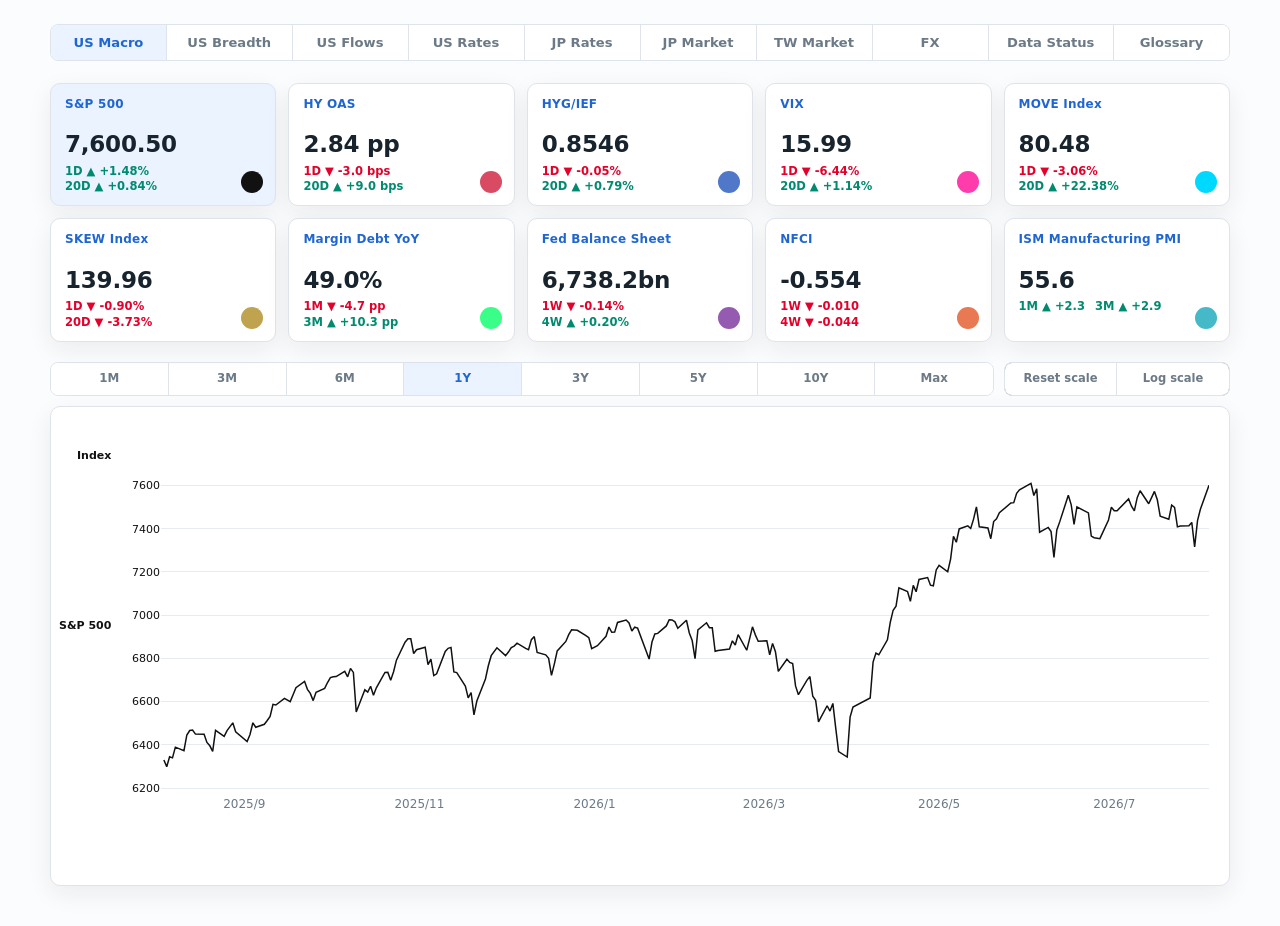
==== index.html @ 1f51a0b5 "Improve mobile chart performance and navigation" ====
<!DOCTYPE html>
<html lang="en">
  <head>
    <meta charset="UTF-8" />
    <meta name="viewport" content="width=device-width, initial-scale=1.0, viewport-fit=cover" />
    <meta name="robots" content="noindex, nofollow, noarchive, nosnippet" />
    <meta name="googlebot" content="noindex, nofollow, noarchive, nosnippet" />
    <meta name="theme-color" content="#f7f8fb" media="(prefers-color-scheme: light)" />
    <meta name="theme-color" content="#000000" media="(prefers-color-scheme: dark)" />
    <meta name="apple-mobile-web-app-capable" content="yes" />
    <meta name="apple-mobile-web-app-title" content="Markets" />
    <meta name="apple-mobile-web-app-status-bar-style" content="default" />
    <title>Market Indicators Dashboard</title>
    <link rel="manifest" href="manifest.json" />
    <link rel="apple-touch-icon" href="icons/apple-touch-icon.png?v=2" />
    <link rel="stylesheet" href="style.css?v=indicator-expansion-v61" />
    <link rel="stylesheet" href="ui-template.css?v=ui-template-v23" />
    <script src="https://cdn.plot.ly/plotly-2.35.2.min.js" defer></script>
    <script src="app.js?v=indicator-expansion-v108" defer></script>
  </head>
  <body>
    <main class="dashboard-shell">
      <nav class="tab-bar" aria-label="Dashboard sections">
        <button class="tab-button active" type="button" data-tab="macro"><span class="tab-button-label multi-line">US Macro</span></button>
        <button class="tab-button" type="button" data-tab="breadth"><span class="tab-button-label multi-line">US Breadth</span></button>
        <button class="tab-button" type="button" data-tab="flows"><span class="tab-button-label multi-line">US Flows</span></button>
        <button class="tab-button" type="button" data-tab="us-rates"><span class="tab-button-label multi-line">US Rates</span></button>
        <button class="tab-button" type="button" data-tab="jp-rates"><span class="tab-button-label multi-line">JP Rates</span></button>
        <button class="tab-button" type="button" data-tab="japan"><span class="tab-button-label multi-line">JP Market</span></button>
        <button class="tab-button" type="button" data-tab="taiwan"><span class="tab-button-label multi-line">TW Market</span></button>
        <button class="tab-button" type="button" data-tab="fx"><span class="tab-button-label">FX</span></button>
        <button class="tab-button" type="button" data-tab="data-status"><span class="tab-button-label multi-line">Data Status</span></button>
        <button class="tab-button" type="button" data-tab="glossary"><span class="tab-button-label">Glossary</span></button>
      </nav>

      <section class="tab-panel active" data-tab-panel="macro">
        <section class="dashboard-section" aria-labelledby="chart-title">
          <div class="panel-header">
            <div>
              <p class="eyebrow">US Macro</p>
              <h2 id="chart-title">Loading indicators</h2>
            </div>
          </div>
          <div class="mobile-swipe-track" data-mobile-track="macro">
            <section class="mobile-pane cards-pane active" data-mobile-pane="cards" aria-label="US Macro indicator cards">
              <section
                class="metric-grid indicator-grid"
                id="indicator-grid"
                aria-label="Market indicator cards"
              >
                <p class="loading-message">Loading CSV data...</p>
              </section>
            </section>
            <section class="mobile-pane chart-pane" data-mobile-pane="charts" aria-label="US Macro charts">
              <div class="chart-toolbar">
                <div class="range-selector" aria-label="Date range selector">
                  <button class="range-button" type="button" data-range="1M">1M</button>
                  <button class="range-button" type="button" data-range="3M">3M</button>
                  <button class="range-button" type="button" data-range="6M">6M</button>
                  <button class="range-button" type="button" data-range="1Y">1Y</button>
                  <button class="range-button" type="button" data-range="3Y">3Y</button>
                  <button class="range-button" type="button" data-range="5Y">5Y</button>
                  <button class="range-button" type="button" data-range="10Y">10Y</button>
                  <button class="range-button" type="button" data-range="Max">Max</button>
                </div>
                <div class="chart-actions">
                  <label class="toggle-pill">
                    <input type="checkbox" id="macro-log-scale" />
                    Log scale
                  </label>
                </div>
              </div>
              <div class="selection-notice" id="selection-notice" hidden>
                <span id="selection-notice-text"></span>
                <button class="notice-close" id="selection-notice-close" type="button" aria-label="Dismiss notice">x</button>
              </div>
              <div id="indicator-chart" aria-label="Interactive market indicator chart"></div>
            </section>
          </div>
          <div class="mobile-view-switch" aria-label="US Macro mobile view">
            <button class="mobile-view-button active" type="button" data-mobile-view-button="macro" data-mobile-view="cards" aria-pressed="true">
              Cards
            </button>
            <button class="mobile-view-button" type="button" data-mobile-view-button="macro" data-mobile-view="charts" aria-pressed="false">
              Charts
            </button>
          </div>
        </section>
      </section>

      <section class="tab-panel" data-tab-panel="fx">
      <section class="dashboard-section fx-section" aria-label="FX">
        <div class="panel-header">
          <div>
            <p class="eyebrow">FX</p>
          </div>
          <span id="fx-updated">Loading FX data</span>
        </div>
        <div class="mobile-swipe-track" data-mobile-track="fx">
          <section class="mobile-pane cards-pane active" data-mobile-pane="cards" aria-label="FX indicator cards">
            <div class="metric-grid fx-card-grid">
              <article class="metric-card fx-card active" data-fx-card="USDJPY" data-glossary-id="DEXJPUS" tabindex="0">
                <span class="indicator-label">USD/JPY</span>
                <strong id="fx-usdjpy-value">--</strong>
                <div id="fx-usdjpy-change"></div>
                <div class="color-control" data-fx-color-control="USDJPY"></div>
              </article>
              <article class="metric-card fx-card" data-fx-card="US_Japan_2Y_Spread" data-glossary-id="US_JAPAN_2Y_SPREAD" tabindex="0">
                <span class="indicator-label">US-JP 2Y Spread</span>
                <strong id="fx-spread-value">--</strong>
                <div id="fx-spread-change"></div>
                <div class="color-control" data-fx-color-control="US_Japan_2Y_Spread"></div>
              </article>
              <article class="metric-card fx-card" data-fx-card="BROAD_US_DOLLAR_INDEX" data-glossary-id="DTWEXBGS" tabindex="0">
                <span class="indicator-label">Broad U.S. Dollar Index</span>
                <strong id="fx-broad-dollar-value">--</strong>
                <div id="fx-broad-dollar-change"></div>
                <div class="color-control" data-fx-color-control="BROAD_US_DOLLAR_INDEX"></div>
              </article>
              <article class="metric-card fx-card" data-fx-card="CFTC_JPY_SPECULATIVE_NET_POSITIONS" data-glossary-id="CFTC_JPY_SPECULATIVE_NET_POSITIONS" tabindex="0">
                <span class="indicator-label">CFTC JPY Speculative Net Positions</span>
                <strong id="fx-cftc-jpy-value">--</strong>
                <div id="fx-cftc-jpy-change"></div>
                <div class="color-control" data-fx-color-control="CFTC_JPY_SPECULATIVE_NET_POSITIONS"></div>
              </article>
            </div>
          </section>
          <section class="mobile-pane chart-pane" data-mobile-pane="charts" aria-label="FX charts">
            <div class="fx-controls">
              <div class="range-selector" aria-label="FX date range selector">
                <button class="range-button" type="button" data-fx-range="1M">1M</button>
                <button class="range-button" type="button" data-fx-range="3M">3M</button>
                <button class="range-button" type="button" data-fx-range="6M">6M</button>
                <button class="range-button active" type="button" data-fx-range="1Y">1Y</button>
                <button class="range-button" type="button" data-fx-range="3Y">3Y</button>
                <button class="range-button" type="button" data-fx-range="5Y">5Y</button>
                <button class="range-button" type="button" data-fx-range="10Y">10Y</button>
                <button class="range-button" type="button" data-fx-range="Max">Max</button>
              </div>
              <div class="chart-actions">
                <label class="toggle-pill">
                  <input type="checkbox" id="fx-log-scale" />
                  Log scale
                </label>
              </div>
            </div>
            <div class="selection-notice" id="fx-selection-notice" role="status" hidden>
              <span id="fx-selection-notice-text"></span>
              <button class="notice-close" id="fx-selection-notice-close" type="button" aria-label="Dismiss notice">x</button>
            </div>
            <div id="fx-chart" aria-label="Interactive FX chart"></div>
          </section>
        </div>
        <div class="mobile-view-switch" aria-label="FX mobile view">
          <button class="mobile-view-button active" type="button" data-mobile-view-button="fx" data-mobile-view="cards" aria-pressed="true">
            Cards
          </button>
          <button class="mobile-view-button" type="button" data-mobile-view-button="fx" data-mobile-view="charts" aria-pressed="false">
            Charts
          </button>
        </div>
      </section>
      </section>

      <section class="tab-panel" data-tab-panel="breadth">
        <section class="dashboard-section" aria-labelledby="breadth-chart-title">
          <div class="panel-header">
            <div>
              <p class="eyebrow">US Breadth</p>
              <h2 id="breadth-chart-title">Loading indicators</h2>
            </div>
          </div>
          <div class="mobile-swipe-track" data-mobile-track="breadth">
            <section class="mobile-pane cards-pane active" data-mobile-pane="cards" aria-label="US Breadth indicator cards">
              <section class="metric-grid indicator-grid" id="breadth-indicator-grid" aria-label="US Breadth indicator cards">
                <p class="loading-message">Loading CSV data...</p>
              </section>
            </section>
            <section class="mobile-pane chart-pane" data-mobile-pane="charts" aria-label="US Breadth charts">
              <div class="chart-toolbar">
                <div class="range-selector" aria-label="US Breadth date range selector">
                  <button class="range-button" type="button" data-comparison-range="breadth" data-range="1M">1M</button>
                  <button class="range-button" type="button" data-comparison-range="breadth" data-range="3M">3M</button>
                  <button class="range-button" type="button" data-comparison-range="breadth" data-range="6M">6M</button>
                  <button class="range-button" type="button" data-comparison-range="breadth" data-range="1Y">1Y</button>
                  <button class="range-button" type="button" data-comparison-range="breadth" data-range="3Y">3Y</button>
                  <button class="range-button" type="button" data-comparison-range="breadth" data-range="5Y">5Y</button>
                  <button class="range-button" type="button" data-comparison-range="breadth" data-range="10Y">10Y</button>
                  <button class="range-button" type="button" data-comparison-range="breadth" data-range="Max">Max</button>
                </div>
                <div class="chart-actions">
                  <label class="toggle-pill">
                    <input type="checkbox" id="breadth-log-scale" />
                    Log scale
                  </label>
                  <label class="toggle-pill">
                    <input type="checkbox" id="breadth-normalized" />
                    Normalized
                  </label>
                </div>
              </div>
              <div class="selection-notice" id="breadth-selection-notice" hidden>
                <span id="breadth-selection-notice-text"></span>
                <button class="notice-close" id="breadth-selection-notice-close" type="button" aria-label="Dismiss notice">x</button>
              </div>
              <div class="comparison-chart" id="breadth-chart" aria-label="Interactive breadth chart"></div>
            </section>
          </div>
          <div class="mobile-view-switch" aria-label="US Breadth mobile view">
            <button class="mobile-view-button active" type="button" data-mobile-view-button="breadth" data-mobile-view="cards" aria-pressed="true">
              Cards
            </button>
            <button class="mobile-view-button" type="button" data-mobile-view-button="breadth" data-mobile-view="charts" aria-pressed="false">
              Charts
            </button>
          </div>
        </section>
      </section>

      <section class="tab-panel" data-tab-panel="flows">
        <section class="dashboard-section" aria-labelledby="flows-chart-title">
          <div class="panel-header">
            <div>
              <p class="eyebrow">US Flows</p>
              <h2 id="flows-chart-title">Loading indicators</h2>
            </div>
          </div>
          <div class="mobile-swipe-track" data-mobile-track="flows">
            <section class="mobile-pane cards-pane active" data-mobile-pane="cards" aria-label="US Flows indicator cards">
              <section class="metric-grid indicator-grid" id="flows-indicator-grid" aria-label="US Flows indicator cards">
                <p class="loading-message">Loading CSV data...</p>
              </section>
            </section>
            <section class="mobile-pane chart-pane" data-mobile-pane="charts" aria-label="US Flows charts">
              <div class="chart-toolbar">
                <div class="range-selector" aria-label="US Flows date range selector">
                  <button class="range-button" type="button" data-comparison-range="flows" data-range="1M">1M</button>
                  <button class="range-button" type="button" data-comparison-range="flows" data-range="3M">3M</button>
                  <button class="range-button" type="button" data-comparison-range="flows" data-range="6M">6M</button>
                  <button class="range-button" type="button" data-comparison-range="flows" data-range="1Y">1Y</button>
                  <button class="range-button" type="button" data-comparison-range="flows" data-range="3Y">3Y</button>
                  <button class="range-button" type="button" data-comparison-range="flows" data-range="5Y">5Y</button>
                  <button class="range-button" type="button" data-comparison-range="flows" data-range="10Y">10Y</button>
                  <button class="range-button" type="button" data-comparison-range="flows" data-range="Max">Max</button>
                </div>
                <div class="chart-actions">
                  <label class="toggle-pill">
                    <input type="checkbox" id="flows-log-scale" />
                    Log scale
                  </label>
                  <label class="toggle-pill">
                    <input type="checkbox" id="flows-normalized" />
                    Normalized
                  </label>
                </div>
              </div>
              <div class="selection-notice" id="flows-selection-notice" hidden>
                <span id="flows-selection-notice-text"></span>
                <button class="notice-close" id="flows-selection-notice-close" type="button" aria-label="Dismiss notice">x</button>
              </div>
              <div class="comparison-chart" id="flows-chart" aria-label="Interactive flows chart"></div>
            </section>
          </div>
          <div class="mobile-view-switch" aria-label="US Flows mobile view">
            <button class="mobile-view-button active" type="button" data-mobile-view-button="flows" data-mobile-view="cards" aria-pressed="true">Cards</button>
            <button class="mobile-view-button" type="button" data-mobile-view-button="flows" data-mobile-view="charts" aria-pressed="false">Charts</button>
          </div>
        </section>
      </section>

      <section class="tab-panel" data-tab-panel="us-rates">
        <section class="dashboard-section" aria-labelledby="us-rates-chart-title">
          <div class="panel-header">
            <div>
              <p class="eyebrow">US Rates</p>
              <h2 id="us-rates-chart-title">Loading indicators</h2>
            </div>
          </div>
          <div class="mobile-swipe-track" data-mobile-track="us-rates">
            <section class="mobile-pane cards-pane active" data-mobile-pane="cards" aria-label="US Rates indicator cards">
              <section class="metric-grid indicator-grid" id="us-rates-indicator-grid" aria-label="US Rates indicator cards">
                <p class="loading-message">Loading CSV data...</p>
              </section>
            </section>
            <section class="mobile-pane chart-pane" data-mobile-pane="charts" aria-label="US Rates charts">
              <div class="chart-toolbar">
                <div class="range-selector" aria-label="US Rates date range selector">
                  <button class="range-button" type="button" data-comparison-range="us-rates" data-range="1M">1M</button>
                  <button class="range-button" type="button" data-comparison-range="us-rates" data-range="3M">3M</button>
                  <button class="range-button" type="button" data-comparison-range="us-rates" data-range="6M">6M</button>
                  <button class="range-button" type="button" data-comparison-range="us-rates" data-range="1Y">1Y</button>
                  <button class="range-button" type="button" data-comparison-range="us-rates" data-range="3Y">3Y</button>
                  <button class="range-button" type="button" data-comparison-range="us-rates" data-range="5Y">5Y</button>
                  <button class="range-button" type="button" data-comparison-range="us-rates" data-range="10Y">10Y</button>
                  <button class="range-button" type="button" data-comparison-range="us-rates" data-range="Max">Max</button>
                </div>
                <div class="chart-actions">
                  <label class="toggle-pill">
                    <input type="checkbox" id="us-rates-log-scale" />
                    Log scale
                  </label>
                </div>
              </div>
              <div class="selection-notice" id="us-rates-selection-notice" hidden>
                <span id="us-rates-selection-notice-text"></span>
                <button class="notice-close" id="us-rates-selection-notice-close" type="button" aria-label="Dismiss notice">x</button>
              </div>
              <div class="comparison-chart" id="us-rates-chart" aria-label="Interactive US Rates chart"></div>
            </section>
          </div>
          <div class="mobile-view-switch" aria-label="US Rates mobile view">
            <button class="mobile-view-button active" type="button" data-mobile-view-button="us-rates" data-mobile-view="cards" aria-pressed="true">Cards</button>
            <button class="mobile-view-button" type="button" data-mobile-view-button="us-rates" data-mobile-view="charts" aria-pressed="false">Charts</button>
          </div>
        </section>
      </section>

      <section class="tab-panel" data-tab-panel="jp-rates">
        <section class="dashboard-section" aria-labelledby="jp-rates-chart-title">
          <div class="panel-header">
            <div>
              <p class="eyebrow">JP Rates</p>
              <h2 id="jp-rates-chart-title">Loading indicators</h2>
            </div>
          </div>
          <div class="mobile-swipe-track" data-mobile-track="jp-rates">
            <section class="mobile-pane cards-pane active" data-mobile-pane="cards" aria-label="JP Rates indicator cards">
              <section class="metric-grid indicator-grid" id="jp-rates-indicator-grid" aria-label="JP Rates indicator cards">
                <p class="loading-message">Loading CSV data...</p>
              </section>
            </section>
            <section class="mobile-pane chart-pane" data-mobile-pane="charts" aria-label="JP Rates charts">
              <div class="chart-toolbar">
                <div class="range-selector" aria-label="JP Rates date range selector">
                  <button class="range-button" type="button" data-comparison-range="jp-rates" data-range="1M">1M</button>
                  <button class="range-button" type="button" data-comparison-range="jp-rates" data-range="3M">3M</button>
                  <button class="range-button" type="button" data-comparison-range="jp-rates" data-range="6M">6M</button>
                  <button class="range-button" type="button" data-comparison-range="jp-rates" data-range="1Y">1Y</button>
                  <button class="range-button" type="button" data-comparison-range="jp-rates" data-range="3Y">3Y</button>
                  <button class="range-button" type="button" data-comparison-range="jp-rates" data-range="5Y">5Y</button>
                  <button class="range-button" type="button" data-comparison-range="jp-rates" data-range="10Y">10Y</button>
                  <button class="range-button" type="button" data-comparison-range="jp-rates" data-range="Max">Max</button>
                </div>
                <div class="chart-actions">
                  <label class="toggle-pill">
                    <input type="checkbox" id="jp-rates-log-scale" />
                    Log scale
                  </label>
                </div>
              </div>
              <div class="selection-notice" id="jp-rates-selection-notice" hidden>
                <span id="jp-rates-selection-notice-text"></span>
                <button class="notice-close" id="jp-rates-selection-notice-close" type="button" aria-label="Dismiss notice">x</button>
              </div>
              <div class="comparison-chart" id="jp-rates-chart" aria-label="Interactive JP Rates chart"></div>
            </section>
          </div>
          <div class="mobile-view-switch" aria-label="JP Rates mobile view">
            <button class="mobile-view-button active" type="button" data-mobile-view-button="jp-rates" data-mobile-view="cards" aria-pressed="true">Cards</button>
            <button class="mobile-view-button" type="button" data-mobile-view-button="jp-rates" data-mobile-view="charts" aria-pressed="false">Charts</button>
          </div>
        </section>
      </section>

      <section class="tab-panel" data-tab-panel="japan">
        <section class="dashboard-section" aria-labelledby="japan-chart-title">
          <div class="panel-header">
            <div>
              <p class="eyebrow">JP Market</p>
              <h2 id="japan-chart-title">Loading indicators</h2>
            </div>
          </div>
          <div class="mobile-swipe-track" data-mobile-track="japan">
            <section class="mobile-pane cards-pane active" data-mobile-pane="cards" aria-label="JP Market indicator cards">
              <section class="metric-grid indicator-grid" id="japan-indicator-grid" aria-label="JP Market indicator cards">
                <p class="loading-message">Loading CSV data...</p>
              </section>
            </section>
            <section class="mobile-pane chart-pane" data-mobile-pane="charts" aria-label="JP Market charts">
              <div class="chart-toolbar">
                <div class="range-selector" aria-label="JP Market date range selector">
                  <button class="range-button" type="button" data-comparison-range="japan" data-range="1M">1M</button>
                  <button class="range-button" type="button" data-comparison-range="japan" data-range="3M">3M</button>
                  <button class="range-button" type="button" data-comparison-range="japan" data-range="6M">6M</button>
                  <button class="range-button" type="button" data-comparison-range="japan" data-range="1Y">1Y</button>
                  <button class="range-button" type="button" data-comparison-range="japan" data-range="3Y">3Y</button>
                  <button class="range-button" type="button" data-comparison-range="japan" data-range="5Y">5Y</button>
                  <button class="range-button" type="button" data-comparison-range="japan" data-range="10Y">10Y</button>
                  <button class="range-button" type="button" data-comparison-range="japan" data-range="Max">Max</button>
                </div>
                <div class="chart-actions">
                  <label class="toggle-pill">
                    <input type="checkbox" id="japan-log-scale" />
                    Log scale
                  </label>
                </div>
              </div>
              <div class="selection-notice" id="japan-selection-notice" hidden>
                <span id="japan-selection-notice-text"></span>
                <button class="notice-close" id="japan-selection-notice-close" type="button" aria-label="Dismiss notice">x</button>
              </div>
              <div class="comparison-chart" id="japan-chart" aria-label="Interactive JP Market chart"></div>
            </section>
          </div>
          <div class="mobile-view-switch" aria-label="JP Market mobile view">
            <button class="mobile-view-button active" type="button" data-mobile-view-button="japan" data-mobile-view="cards" aria-pressed="true">Cards</button>
            <button class="mobile-view-button" type="button" data-mobile-view-button="japan" data-mobile-view="charts" aria-pressed="false">Charts</button>
          </div>
        </section>
      </section>

      <section class="tab-panel" data-tab-panel="taiwan">
        <section class="dashboard-section" aria-labelledby="taiwan-chart-title">
          <div class="panel-header">
            <div>
              <p class="eyebrow">TW Market</p>
              <h2 id="taiwan-chart-title">Loading indicators</h2>
            </div>
          </div>
          <div class="mobile-swipe-track" data-mobile-track="taiwan">
            <section class="mobile-pane cards-pane active" data-mobile-pane="cards" aria-label="TW Market indicator cards">
              <section class="metric-grid indicator-grid" id="taiwan-indicator-grid" aria-label="TW Market indicator cards">
                <p class="loading-message">Loading CSV data...</p>
              </section>
            </section>
            <section class="mobile-pane chart-pane" data-mobile-pane="charts" aria-label="TW Market charts">
              <div class="chart-toolbar">
                <div class="range-selector" aria-label="TW Market date range selector">
                  <button class="range-button" type="button" data-comparison-range="taiwan" data-range="1M">1M</button>
                  <button class="range-button" type="button" data-comparison-range="taiwan" data-range="3M">3M</button>
                  <button class="range-button" type="button" data-comparison-range="taiwan" data-range="6M">6M</button>
                  <button class="range-button" type="button" data-comparison-range="taiwan" data-range="1Y">1Y</button>
                  <button class="range-button" type="button" data-comparison-range="taiwan" data-range="3Y">3Y</button>
                  <button class="range-button" type="button" data-comparison-range="taiwan" data-range="5Y">5Y</button>
                  <button class="range-button" type="button" data-comparison-range="taiwan" data-range="10Y">10Y</button>
                  <button class="range-button" type="button" data-comparison-range="taiwan" data-range="Max">Max</button>
                </div>
                <div class="chart-actions">
                  <label class="toggle-pill">
                    <input type="checkbox" id="taiwan-log-scale" />
                    Log scale
                  </label>
                </div>
              </div>
              <div class="selection-notice" id="taiwan-selection-notice" hidden>
                <span id="taiwan-selection-notice-text"></span>
                <button class="notice-close" id="taiwan-selection-notice-close" type="button" aria-label="Dismiss notice">x</button>
              </div>
              <div class="comparison-chart" id="taiwan-chart" aria-label="Interactive TW Market chart"></div>
            </section>
          </div>
          <div class="mobile-view-switch" aria-label="TW Market mobile view">
            <button class="mobile-view-button active" type="button" data-mobile-view-button="taiwan" data-mobile-view="cards" aria-pressed="true">Cards</button>
            <button class="mobile-view-button" type="button" data-mobile-view-button="taiwan" data-mobile-view="charts" aria-pressed="false">Charts</button>
          </div>
        </section>
      </section>

      <section class="tab-panel" data-tab-panel="data-status">
        <section class="dashboard-section data-status-section" aria-labelledby="data-status-title">
          <div class="panel-header">
            <div>
              <h2 id="data-status-title">Data Status</h2>
              <p class="date-convention">
                Observation dates follow each source's market or release date. Refresh times use JST.
              </p>
            </div>
            <span id="data-status-updated">Loading metadata</span>
          </div>

          <div class="data-status-table-wrap" aria-label="Data source status table">
            <table class="data-status-table">
              <colgroup>
                <col class="status-col-indicator" />
                <col class="status-col-state" />
              </colgroup>
              <thead>
                <tr>
                  <th scope="col">Indicator</th>
                  <th scope="col">Status</th>
                </tr>
              </thead>
              <tbody id="data-status-body">
                <tr>
                  <td colspan="2">Loading data status...</td>
                </tr>
              </tbody>
            </table>
          </div>
          <div class="terms-note" aria-label="Data source terms note">
            <strong>Terms note:</strong>
            This personal dashboard uses publicly accessible data sources. This product uses the FRED® API but is not endorsed or certified by the Federal Reserve Bank of St. Louis. Some series may remain subject to provider terms, third-party data rights, or redistribution limits, including ICE-linked FRED and MOVE series, Google Finance data, ISM PMI content, Cboe data, Nikkei index data, New York Fed term premium data, and BIS statistics. Keep source attribution visible and review provider terms before commercial use or broad redistribution.
          </div>
        </section>
      </section>

      <section class="tab-panel" data-tab-panel="glossary">
        <section class="dashboard-section data-status-section glossary-section" aria-labelledby="glossary-title">
          <div class="panel-header">
            <div>
              <div class="glossary-title-row">
                <h2 id="glossary-title">Glossary</h2>
                <div class="glossary-language-controls glossary-global-language" id="glossary-language-controls" role="group" aria-label="Glossary language">
                  <button class="glossary-language-button" type="button" data-glossary-global-language="en" aria-pressed="false">English</button>
                  <button class="glossary-language-button" type="button" data-glossary-global-language="ja" aria-pressed="false">日本語</button>
                  <button class="glossary-language-button active" type="button" data-glossary-global-language="zh" aria-pressed="true">中文</button>
                </div>
              </div>
            </div>
            <div class="glossary-header-tools">
              <label class="visually-hidden" for="glossary-search">Search glossary</label>
              <input
                class="glossary-search-input"
                id="glossary-search"
                type="search"
                placeholder="Search"
                autocomplete="off"
              />
            </div>
          </div>

          <div class="data-status-table-wrap" aria-label="Indicator glossary table">
            <table class="data-status-table glossary-table">
              <colgroup>
                <col class="glossary-col-indicator" />
                <col class="glossary-col-full-name" />
                <col class="glossary-col-description" />
              </colgroup>
              <thead>
                <tr>
                  <th scope="col">Indicator</th>
                  <th scope="col">Full Name</th>
                  <th scope="col">Description</th>
                </tr>
              </thead>
              <tbody id="glossary-body">
                <tr>
                  <td colspan="3">Loading glossary...</td>
                </tr>
              </tbody>
            </table>
          </div>
        </section>
      </section>
    </main>
    <!-- Cloudflare Web Analytics -->
    <script
      type="module"
      src="https://static.cloudflareinsights.com/beacon.min.js"
      data-cf-beacon='{"token":"4b100f408fb44de18b459af2b49b87ac"}'
    ></script>
    <!-- End Cloudflare Web Analytics -->
  </body>
</html>
---- style.css ----
:root {
  color-scheme: light dark;
  --bg: #f7f8fb;
  --surface: #ffffff;
  --surface-soft: #f8fafc;
  --surface-raised: #ffffff;
  --ink: #111827;
  --text: #111827;
  --inverse-ink: #ffffff;
  --muted: #64748b;
  --line: #e5e7eb;
  --green: #059669;
  --red: #dc2626;
  --blue: #2563eb;
  --blue-strong: #1d4ed8;
  --blue-soft: #eff6ff;
  --teal: #0f766e;
  --gold: #b45309;
  --danger-soft: #fef2f2;
  --success-soft: #ecfdf5;
  --warning-soft: #fffbeb;
  --neutral-soft: #f1f5f9;
  --chart-grid: #e5e7eb;
  --chart-guide: #94a3b8;
  --chart-zero: #d1d5db;
  --modebar-bg: rgba(255, 255, 255, 0.96);
  --modebar-icon: #94a3b8;
  --modebar-icon-active: #64748b;
  --shadow: 0 14px 34px rgba(15, 23, 42, 0.06);
}

* {
  box-sizing: border-box;
}

html {
  -webkit-text-size-adjust: 100%;
  text-size-adjust: 100%;
}

.visually-hidden {
  position: absolute;
  width: 1px;
  height: 1px;
  padding: 0;
  margin: -1px;
  overflow: hidden;
  clip: rect(0, 0, 0, 0);
  white-space: nowrap;
  border: 0;
}

body {
  margin: 0;
  min-height: 100vh;
  min-height: 100dvh;
  padding:
    env(safe-area-inset-top)
    env(safe-area-inset-right)
    env(safe-area-inset-bottom)
    env(safe-area-inset-left);
  background: var(--bg);
  color: var(--ink);
  font-family:
    Inter, ui-sans-serif, system-ui, -apple-system, BlinkMacSystemFont, "Segoe UI",
    sans-serif;
}

.dashboard-shell {
  width: min(1120px, calc(100% - 32px));
  margin: 0 auto;
  padding: 32px 0 calc(32px + env(safe-area-inset-bottom));
}

.page-header,
.panel-header {
  display: flex;
  align-items: center;
  justify-content: space-between;
  gap: 16px;
}

.page-header {
  margin-bottom: 22px;
}

.panel-header.compact {
  margin-bottom: 14px;
}

.date-convention {
  max-width: 560px;
  margin: 6px 0 0;
  color: var(--muted);
  font-size: 0.76rem;
  line-height: 1.45;
}

.tab-panel:not([data-tab-panel="data-status"]):not([data-tab-panel="glossary"])
  .panel-header {
  display: none;
}

.eyebrow {
  margin: 0 0 6px;
  color: var(--blue);
  font-size: 0.72rem;
  font-weight: 800;
  letter-spacing: 0.08em;
  text-transform: uppercase;
}

h1,
h2 {
  margin: 0;
  line-height: 1.05;
}

h1 {
  font-size: clamp(2rem, 4.4vw, 3.5rem);
  letter-spacing: 0;
}

h2 {
  font-size: 1.25rem;
}

.status-pill {
  flex: 0 0 auto;
  margin: 0;
  border: 1px solid var(--line);
  border-radius: 999px;
  padding: 8px 12px;
  background: var(--surface);
  color: var(--muted);
  font-size: 0.9rem;
  font-weight: 700;
}

.tab-bar {
  display: flex;
  gap: 4px;
  margin-bottom: 16px;
  border-bottom: 1px solid var(--line);
}

.tab-button {
  border: 1px solid transparent;
  border-bottom: 2px solid transparent;
  border-radius: 0;
  padding: 11px 18px;
  background: transparent;
  color: var(--muted);
  cursor: pointer;
  font: inherit;
  font-weight: 900;
}

.tab-button:hover,
.tab-button:focus-visible {
  color: var(--blue);
  outline: 3px solid rgba(37, 99, 235, 0.16);
  outline-offset: 2px;
}

.tab-button.active {
  border-bottom-color: var(--blue);
  background: transparent;
  color: var(--blue);
  box-shadow: none;
}

.tab-panel {
  display: none;
}

.tab-panel.active {
  display: block;
}

.mobile-swipe-track {
  display: contents;
}

.mobile-pane {
  display: contents;
}

.swipe-label,
.swipe-hint,
.mobile-view-switch {
  display: none;
}

.metric-grid {
  display: grid;
  grid-template-columns: repeat(2, minmax(0, 1fr));
  gap: 10px;
  margin: 14px 0;
}

.dashboard-section {
  border: 1px solid var(--line);
  border-radius: 8px;
  background: var(--surface);
  box-shadow: var(--shadow);
  padding: 18px;
  overflow: hidden;
}

.metric-card {
  display: flex;
  position: relative;
  flex-direction: column;
  min-height: 110px;
  border: 1px solid var(--line);
  border-radius: 8px;
  padding: 14px 50px 14px 14px;
  background: var(--surface);
  box-shadow: none;
  transition:
    background 160ms ease,
    border-color 160ms ease,
    box-shadow 160ms ease,
    transform 160ms ease;
}

@media (min-width: 761px) {
  .indicator-grid,
  .fx-card-grid {
    grid-template-columns: repeat(5, minmax(0, 1fr));
  }

  .metric-grid {
    gap: 7px;
    margin: 10px 0 16px;
  }

  .metric-card {
    min-height: 82px;
    padding: 9px 42px 9px 9px;
  }

  .metric-card strong {
    margin: 5px 0 2px;
    font-size: clamp(1.05rem, 1.45vw, 1.38rem);
  }

}

.secondary-button {
  border: 1px solid var(--line);
  border-radius: 999px;
  padding: 8px 12px;
  background: var(--surface);
  color: var(--muted);
  cursor: pointer;
  font: inherit;
  font-size: 0.88rem;
  font-weight: 800;
}

.secondary-button:hover:not(:disabled),
.secondary-button:focus-visible {
  border-color: rgba(37, 99, 235, 0.46);
  background: var(--blue-soft);
  color: var(--blue);
}

.secondary-button:disabled {
  cursor: not-allowed;
  opacity: 0.52;
}

.selection-notice {
  display: flex;
  align-items: center;
  justify-content: space-between;
  gap: 12px;
  margin: 12px 0 0;
  border: 1px solid rgba(220, 38, 38, 0.22);
  border-radius: 8px;
  padding: 10px 12px;
  background: var(--danger-soft);
  color: var(--red);
  font-weight: 800;
}

.selection-notice[hidden] {
  display: none;
}

.notice-close {
  display: inline-grid;
  flex: 0 0 auto;
  place-items: center;
  width: 26px;
  height: 26px;
  border: 0;
  border-radius: 999px;
  background: rgba(220, 38, 38, 0.08);
  color: var(--red);
  cursor: pointer;
  font: inherit;
  font-size: 0.86rem;
  font-weight: 900;
}

.notice-close:hover,
.notice-close:focus-visible {
  background: rgba(220, 38, 38, 0.16);
  outline: 3px solid rgba(220, 38, 38, 0.16);
  outline-offset: 2px;
}

.copy-toast {
  position: fixed;
  left: 50%;
  bottom: calc(22px + env(safe-area-inset-bottom));
  z-index: 50;
  border: 1px solid rgba(15, 23, 42, 0.08);
  border-radius: 999px;
  padding: 10px 16px;
  background: rgba(17, 24, 39, 0.92);
  color: #ffffff !important;
  -webkit-text-fill-color: #ffffff;
  box-shadow: 0 16px 36px rgba(15, 23, 42, 0.2);
  font-size: 0.88rem;
  font-weight: 900;
  opacity: 0;
  pointer-events: none;
  transform: translate(-50%, 10px);
  transition:
    opacity 160ms ease,
    transform 160ms ease;
}

.copy-toast.actionable {
  cursor: pointer;
  pointer-events: auto;
}

.copy-toast.show {
  opacity: 1;
  transform: translate(-50%, 0);
}

.indicator-card,
.fx-card,
.tab-button,
.mobile-view-button {
  cursor: pointer;
  -webkit-touch-callout: none;
  -webkit-user-select: none;
  user-select: none;
}

button,
label,
input,
.range-selector,
.chart-toolbar,
.chart-actions,
.color-control,
.js-plotly-plot,
.js-plotly-plot * {
  -webkit-touch-callout: none;
  -webkit-user-select: none;
  user-select: none;
}

.glossary-description,
.glossary-description * {
  -webkit-touch-callout: default;
  -webkit-user-select: text;
  user-select: text;
}

.indicator-card,
.fx-card {
  text-align: left;
  color: inherit;
  font: inherit;
}

.indicator-card:hover,
.indicator-card:focus-visible,
.indicator-card.active,
.fx-card:hover,
.fx-card:focus-visible,
.fx-card.active {
  border-color: rgba(37, 99, 235, 0.52);
  box-shadow: 0 10px 24px rgba(37, 99, 235, 0.10);
}

.indicator-card.active,
.fx-card.active {
  background: var(--blue-soft);
  box-shadow:
    inset 0 0 0 1px rgba(37, 99, 235, 0.34),
    0 10px 24px rgba(37, 99, 235, 0.12);
}

.indicator-card.long-press-target,
.fx-card.long-press-target {
  animation: glossary-target-pulse 1.4s ease-out;
}

@keyframes glossary-target-pulse {
  0%,
  45% {
    outline: 3px solid rgba(37, 99, 235, 0.34);
    outline-offset: 2px;
  }
  100% {
    outline: 3px solid transparent;
    outline-offset: 2px;
  }
}

.indicator-card.unavailable {
  cursor: not-allowed;
  opacity: 0.62;
}

.indicator-card:hover,
.indicator-card:focus-visible,
.fx-card:hover,
.fx-card:focus-visible {
  transform: translateY(-2px);
}

.indicator-card:focus-visible,
.fx-card:focus-visible,
.range-button:focus-visible,
.secondary-button:focus-visible,
.toggle-pill:focus-within {
  outline: 3px solid rgba(37, 99, 235, 0.18);
  outline-offset: 3px;
}

.indicator-label,
.fx-card > .indicator-label {
  display: block;
  min-width: 0;
  min-height: 2.4em;
  color: var(--muted);
  font-size: 0.86rem;
  font-weight: 800;
  line-height: 1.2;
  overflow-wrap: anywhere;
  display: -webkit-box;
  -webkit-box-orient: vertical;
  -webkit-line-clamp: 2;
  overflow: hidden;
}

.indicator-title-row {
  display: flex;
  flex-direction: column;
  align-items: flex-start;
  gap: 1px;
  width: 100%;
  max-width: 100%;
  min-height: 2.06rem;
}

.indicator-title-row .indicator-label {
  min-width: 0;
  min-height: 0;
}

.indicator-label-detail {
  min-width: 0;
  color: var(--muted);
  font-size: 0.86rem;
  font-weight: 800;
  line-height: 1.2;
  text-align: left;
  overflow-wrap: anywhere;
}

@media (min-width: 761px) {
  .indicator-label,
  .fx-card > .indicator-label,
  .indicator-label-detail {
    min-width: 0;
    font-size: 0.78rem;
    line-height: 1.18;
    overflow-wrap: anywhere;
    text-wrap: balance;
  }

  .indicator-label,
  .fx-card > .indicator-label {
    min-height: 2.36em;
  }

  .indicator-title-row {
    min-height: 1.84rem;
  }

}

.metric-card strong {
  display: block;
  margin: 8px 0 4px;
  font-size: clamp(1.45rem, 2.6vw, 2rem);
  line-height: 1.05;
}

.indicator-change {
  display: flex;
  flex-wrap: wrap;
  column-gap: 10px;
  row-gap: 1px;
  margin: 0 0 5px;
  color: var(--text);
  font-size: 0.82rem;
  font-weight: 800;
  letter-spacing: 0;
  line-height: 1.3;
}

.change-period {
  white-space: nowrap;
}

.change-value {
  margin-left: 4px;
}

.policy-change {
  display: grid;
  justify-items: start;
  row-gap: 1px;
  white-space: normal;
}

.policy-change .change-value {
  margin-left: 0;
  white-space: nowrap;
}

.change-period b {
  font-weight: 900;
}

.change-period.up {
  color: var(--green);
}

.change-period.down {
  color: var(--red);
}

.change-period.flat {
  color: var(--muted);
}

@media (min-width: 761px) {
  .indicator-change {
    margin-bottom: 3px;
    font-size: 0.7rem;
  }
}

.color-control {
  display: inline-flex;
  position: absolute;
  right: 14px;
  bottom: 14px;
  align-items: center;
  justify-content: flex-end;
  margin: 0;
  color: var(--muted);
}

.color-picker {
  position: relative;
  display: inline-flex;
}

.current-color {
  width: 26px;
  height: 26px;
  border: 2px solid var(--surface);
  border-radius: 999px;
  background: var(--swatch-color);
  box-shadow:
    0 0 0 1px rgba(100, 116, 139, 0.28),
    0 4px 10px rgba(15, 23, 42, 0.10);
  cursor: pointer;
  padding: 0;
}

@media (min-width: 761px) {
  .color-control {
    right: 9px;
    bottom: 9px;
  }

  .current-color {
    width: 24px;
    height: 24px;
  }
}

.current-color:hover,
.current-color:focus-visible {
  box-shadow:
    0 0 0 2px rgba(37, 99, 235, 0.38),
    0 4px 12px rgba(37, 99, 235, 0.16);
  outline: 0;
}

.color-panel {
  position: absolute;
  right: 0;
  bottom: calc(100% + 8px);
  z-index: 20;
  border: 1px solid var(--line);
  border-radius: 8px;
  padding: 10px;
  background: var(--surface);
  box-shadow: 0 18px 36px rgba(15, 23, 42, 0.16);
}

.color-panel[hidden] {
  display: none;
}

.color-swatch-grid {
  display: grid;
  grid-template-columns: repeat(5, 18px);
  gap: 4px;
}

.color-swatch {
  width: 18px;
  height: 18px;
  border: 2px solid var(--surface);
  border-radius: 999px;
  background: var(--swatch-color);
  box-shadow: 0 0 0 1px rgba(100, 116, 139, 0.28);
  cursor: pointer;
  padding: 0;
}

.color-swatch:hover,
.color-swatch:focus-visible {
  box-shadow:
    0 0 0 1px rgba(37, 99, 235, 0.36),
    0 0 0 4px rgba(37, 99, 235, 0.12);
  outline: 0;
}

.color-swatch.active {
  box-shadow:
    0 0 0 2px var(--blue),
    0 0 0 5px rgba(37, 99, 235, 0.12);
}

.indicator-date,
.fx-card > small {
  display: block;
  color: var(--muted);
  font-size: 0.8rem;
  font-weight: 800;
}

.panel-header {
  margin-bottom: 8px;
}

.panel-header span {
  color: var(--muted);
  font-size: 0.88rem;
  font-weight: 700;
}

.range-selector {
  display: flex;
  flex: 1 1 0;
  flex-wrap: wrap;
  gap: 8px;
  min-width: 0;
  margin: 0;
}

.chart-toolbar {
  display: flex;
  align-items: center;
  justify-content: space-between;
  gap: 12px;
  flex-wrap: nowrap;
  margin: 14px 0 4px;
}

.chart-actions {
  display: flex;
  flex: 0 0 auto;
  align-items: center;
  gap: 8px;
  margin-left: auto;
}

.toggle-pill {
  display: inline-flex;
  align-items: center;
  gap: 7px;
  border: 1px solid var(--line);
  border-radius: 999px;
  padding: 8px 12px;
  background: var(--surface);
  color: var(--muted);
  cursor: pointer;
  font-size: 0.88rem;
  font-weight: 900;
}

.toggle-pill input {
  width: 17px;
  height: 17px;
  accent-color: var(--blue);
}

.range-button {
  min-width: 54px;
  border: 1px solid var(--line);
  border-radius: 999px;
  padding: 8px 12px;
  background: var(--surface);
  color: var(--muted);
  cursor: pointer;
  font: inherit;
  font-size: 0.88rem;
  font-weight: 800;
}

.range-button:hover,
.range-button.active {
  border-color: rgba(37, 99, 235, 0.46);
  background: var(--blue-soft);
  color: var(--blue);
}

.loading-message,
.error-message {
  grid-column: 1 / -1;
  margin: 0;
  border: 1px dashed var(--line);
  border-radius: 8px;
  padding: 18px;
  background: var(--surface);
  color: var(--muted);
  font-weight: 700;
}

.error-message {
  color: var(--red);
}

#indicator-chart,
#fx-chart,
.comparison-chart {
  width: 100%;
  height: 430px;
  margin-top: 8px;
}

.fx-controls {
  display: flex;
  align-items: center;
  justify-content: flex-start;
  gap: 12px;
  flex-wrap: wrap;
}

.js-plotly-plot .plotly .modebar {
  right: auto !important;
  left: 50% !important;
  top: 8px;
  transform: translateX(-50%);
  background: transparent;
}

.js-plotly-plot .plotly .modebar-group {
  display: flex !important;
  align-items: center;
  gap: 6px !important;
  float: none !important;
  margin-left: 0;
  padding: 0 !important;
  background: transparent !important;
}

.js-plotly-plot .plotly .modebar-group:empty {
  display: none;
}

.js-plotly-plot .plotly .modebar-btn {
  display: inline-flex !important;
  align-items: center;
  justify-content: center;
  flex: 0 0 auto;
  width: 88px !important;
  min-width: 88px;
  height: 24px !important;
  border: 1px solid rgba(226, 232, 240, 0.86);
  border-radius: 6px;
  padding: 0 10px !important;
  opacity: 1;
  background: var(--modebar-bg) !important;
  color: var(--modebar-icon-active) !important;
  font-family: inherit;
  font-size: 10px;
  font-weight: 800;
  line-height: 1;
  text-align: center;
  white-space: nowrap;
  box-shadow: 0 4px 14px rgba(15, 23, 42, 0.03);
}

.js-plotly-plot .plotly .modebar-btn svg {
  display: none;
}

.js-plotly-plot .plotly .modebar-btn::before,
.js-plotly-plot .plotly .modebar-btn::after {
  display: none !important;
  content: none !important;
}

.js-plotly-plot .plotly .modebar-button-label {
  display: block;
  color: var(--modebar-icon-active);
  font-size: 10px;
  font-weight: 800;
  line-height: 1;
  text-align: center;
  white-space: nowrap;
}

.js-plotly-plot .plotly .modebar-toggle-control {
  display: inline-flex;
  position: relative;
  align-items: center;
  justify-content: center;
  flex: 0 0 auto;
  width: 88px;
  min-width: 88px;
  height: 24px;
  margin: 0;
  border: 1px solid rgba(226, 232, 240, 0.86);
  border-radius: 6px;
  padding: 0 10px;
  background: var(--modebar-bg);
  color: var(--modebar-icon-active);
  cursor: pointer;
  font-size: 10px;
  font-weight: 800;
  line-height: 1;
  text-align: center;
  white-space: nowrap;
  box-shadow: 0 4px 14px rgba(15, 23, 42, 0.03);
}

.js-plotly-plot .plotly .modebar-toggle-control input {
  position: absolute;
  width: 1px;
  height: 1px;
  opacity: 0;
  pointer-events: none;
}

.js-plotly-plot .plotly .modebar-toggle-control::before,
.js-plotly-plot .plotly .modebar-toggle-control::after {
  display: none !important;
  content: none !important;
}

.js-plotly-plot .plotly .modebar-toggle-control:has(input:checked) {
  border-color: rgba(37, 99, 235, 0.52);
  background: var(--blue-soft);
  color: var(--blue-strong);
}

.js-plotly-plot .plotly .modebar-toggle-control:has(input:disabled) {
  opacity: 0.45;
  cursor: not-allowed;
}

.js-plotly-plot .plotly .modebar-btn:hover,
.js-plotly-plot .plotly .modebar-btn.active {
  opacity: 1;
}

.js-plotly-plot .plotly .modebar-btn:hover path,
.js-plotly-plot .plotly .modebar-btn.active path {
  fill: var(--modebar-icon-active) !important;
}

.data-status-table-wrap {
  width: 100%;
  margin-top: 16px;
  overflow-x: auto;
  border: 1px solid var(--line);
  border-radius: 8px;
  background: var(--surface);
}

.data-status-table {
  width: 100%;
  min-width: 520px;
  table-layout: fixed;
  border-collapse: collapse;
  font-size: 0.86rem;
}

.status-col-indicator {
  width: 75%;
}

.status-col-state {
  width: 25%;
}

.glossary-col-indicator {
  width: 20%;
}

.glossary-col-full-name {
  width: 28%;
}

.glossary-col-description {
  width: 52%;
}

.data-status-table th,
.data-status-table td {
  border-bottom: 1px solid var(--line);
  padding: 12px;
  text-align: left;
  vertical-align: top;
}

.data-status-table th {
  position: sticky;
  top: 0;
  z-index: 1;
  background: var(--surface-soft);
  color: var(--muted);
  font-size: 0.74rem;
  font-weight: 900;
  letter-spacing: 0.04em;
  text-transform: uppercase;
  white-space: nowrap;
}

.data-status-table tbody tr:last-child td {
  border-bottom: 0;
}

.indicator-source-links {
  display: grid;
  gap: 5px;
}

.indicator-source-link {
  color: var(--blue);
  text-decoration: none;
}

.indicator-source-link:not(:first-child) {
  color: var(--muted);
  font-size: 0.76rem;
  font-weight: 700;
}

.indicator-source-link:hover,
.indicator-source-link:focus-visible {
  text-decoration: underline;
}

.status-source-note {
  margin: 5px 0 0;
  color: var(--muted);
  font-size: 0.74rem;
  font-weight: 750;
  line-height: 1.35;
}

.status-name-short,
.status-mobile-meta {
  display: none;
}

.tab-panel[data-tab-panel="data-status"] .data-status-table-wrap {
  overflow: visible;
  border: 0;
  background: transparent;
}

.tab-panel[data-tab-panel="data-status"] .data-status-table {
  display: block;
  min-width: 0;
}

.tab-panel[data-tab-panel="data-status"] .data-status-table colgroup,
.tab-panel[data-tab-panel="data-status"] .data-status-table thead {
  display: none;
}

.tab-panel[data-tab-panel="data-status"] .data-status-table tbody {
  display: grid;
  gap: 8px;
}

.tab-panel[data-tab-panel="data-status"] .data-status-table tr {
  display: block;
  border: 1px solid var(--line);
  border-radius: 8px;
  background: var(--surface);
}

.tab-panel[data-tab-panel="data-status"] .data-status-table td {
  display: block;
  border: 0;
  padding: 14px;
}

.data-status-table tr[data-status-row] {
  cursor: pointer;
  -webkit-touch-callout: none;
  -webkit-user-select: none;
  user-select: none;
}

.data-status-table tr[data-status-row]:hover {
  background: var(--surface-soft);
}

.data-status-table tr[data-status-row]:focus-visible {
  outline: 3px solid rgba(37, 99, 235, 0.18);
  outline-offset: -3px;
}

.status-card-head,
.status-card-actions {
  display: flex;
  align-items: flex-start;
}

.status-card-head {
  justify-content: space-between;
  gap: 14px;
}

.status-card-summary {
  min-width: 0;
}

.status-card-actions {
  flex: 0 0 auto;
  align-items: center;
  gap: 10px;
}

.status-dashboard-date {
  display: block;
  margin-top: 7px;
  color: var(--muted);
  font-size: 0.8rem;
  font-weight: 400;
}

.status-dashboard-date strong,
.status-expanded-grid strong {
  color: var(--ink);
  font-weight: 400;
}

.status-expanded-content {
  margin-top: 13px;
  padding-top: 12px;
  border-top: 1px solid var(--line);
  cursor: default;
  -webkit-touch-callout: text;
  -webkit-user-select: text;
  user-select: text;
}

.status-expanded-grid {
  display: grid;
  grid-template-columns: 1fr;
  gap: 6px;
  color: var(--muted);
  font-size: 0.8rem;
  font-weight: 400;
  line-height: 1.4;
}

.status-expanded-grid span {
  display: grid;
  grid-template-columns: 132px minmax(0, 1fr);
  gap: 10px;
  min-width: 0;
}

.status-expanded-content .status-detail-line:last-child {
  margin-top: 11px;
  padding-top: 10px;
  border-top: 1px solid var(--line);
}

.status-row-expanded .glossary-expand-button {
  transform: rotate(180deg);
  border-color: rgba(37, 99, 235, 0.55);
  background: var(--blue-soft);
  color: var(--blue);
}

.glossary-name-short {
  color: var(--ink);
}

.glossary-title-row {
  display: flex;
  align-items: center;
  flex-wrap: wrap;
  gap: 12px;
}

.glossary-title-row h2 {
  margin: 0;
}

.glossary-header-tools {
  display: flex;
  align-items: center;
  justify-content: flex-end;
  gap: 12px;
  flex-wrap: wrap;
}

.glossary-search-input {
  width: min(220px, 100%);
  border: 1px solid var(--line);
  border-radius: 999px;
  padding: 9px 13px;
  background: var(--surface);
  color: var(--ink);
  font: inherit;
  font-size: 0.84rem;
  font-weight: 800;
  outline: 0;
}

.glossary-search-input::placeholder {
  color: var(--muted);
}

.glossary-search-input:focus {
  border-color: rgba(37, 99, 235, 0.5);
  box-shadow: 0 0 0 4px rgba(37, 99, 235, 0.1);
}

.glossary-card-head {
  display: flex;
  align-items: flex-start;
  justify-content: space-between;
  gap: 12px;
}

.glossary-section .data-status-table-wrap {
  overflow: visible;
  border: 0;
  background: transparent;
}

.glossary-table {
  display: block;
  min-width: 0;
}

.glossary-table colgroup,
.glossary-table thead {
  display: none;
}

.glossary-table tbody {
  display: grid;
  gap: 8px;
}

.glossary-table tr {
  display: block;
  border: 1px solid var(--line);
  border-radius: 8px;
  background: var(--surface);
}

.glossary-table td {
  display: none;
  border: 0;
}

.glossary-table td:first-child {
  display: block;
  padding: 14px;
}

.glossary-table td:nth-child(2) {
  display: none;
}

.glossary-table td:nth-child(3) {
  display: block;
  padding: 0 14px 14px;
}

.glossary-table tr[data-glossary-row] {
  cursor: pointer;
  scroll-margin-top: 12px;
  -webkit-touch-callout: none;
  -webkit-user-select: none;
  user-select: none;
}

.glossary-table tr[data-glossary-row]:hover {
  background: var(--surface-soft);
}

.glossary-table tr[data-glossary-row]:focus-visible {
  outline: 3px solid rgba(37, 99, 235, 0.18);
  outline-offset: -3px;
}

.glossary-expand-button {
  display: inline-flex;
  flex: 0 0 auto;
  align-items: center;
  justify-content: center;
  width: 30px;
  height: 30px;
  border: 1px solid var(--line);
  border-radius: 999px;
  background: var(--surface);
  color: var(--muted);
  font: inherit;
  font-size: 0.9rem;
  font-weight: 900;
  cursor: pointer;
  transition: transform 160ms ease, border-color 160ms ease, color 160ms ease, background 160ms ease;
}

.glossary-expand-button:hover,
.glossary-expand-button:focus-visible {
  border-color: rgba(37, 99, 235, 0.42);
  color: var(--blue);
  outline: 0;
}

.glossary-row-expanded .glossary-expand-button {
  transform: rotate(180deg);
  border-color: rgba(37, 99, 235, 0.55);
  background: var(--blue-soft);
  color: var(--blue);
}

.glossary-table tr:not(.glossary-row-expanded) .glossary-description-cell {
  display: none;
}

.glossary-table .glossary-mobile-meta {
  display: flex;
  align-items: center;
  justify-content: space-between;
  gap: 10px;
  margin-top: 9px;
  color: var(--muted);
  font-size: 0.78rem;
}

.glossary-table .glossary-mobile-meta > span:first-child {
  white-space: normal;
}

.glossary-language-controls {
  display: flex;
  flex-wrap: wrap;
  gap: 7px;
  margin-bottom: 12px;
}

.glossary-global-language {
  margin-bottom: 0;
}

.glossary-language-button {
  border: 1px solid var(--line);
  border-radius: 999px;
  padding: 7px 11px;
  background: var(--surface);
  color: var(--muted);
  font: inherit;
  font-size: 0.78rem;
  font-weight: 900;
  cursor: pointer;
}

.glossary-language-button:hover,
.glossary-language-button:focus-visible {
  border-color: rgba(37, 99, 235, 0.42);
  color: var(--blue);
  outline: 0;
}

.glossary-language-button.active {
  border-color: rgba(37, 99, 235, 0.55);
  background: var(--blue-soft);
  color: var(--blue);
  box-shadow: inset 0 0 0 1px rgba(37, 99, 235, 0.18);
}

.glossary-description {
  display: grid;
  gap: 10px;
  color: var(--text);
  font-size: 0.88rem;
  font-weight: 650;
  line-height: 1.65;
  cursor: text;
  -webkit-touch-callout: default;
  -webkit-user-select: text;
  user-select: text;
}

.glossary-description * {
  -webkit-user-select: text;
  user-select: text;
}

.glossary-description p {
  margin: 0;
  text-align: justify;
  text-align-last: left;
  overflow-wrap: break-word;
  hyphens: auto;
}

.glossary-description:lang(zh) p,
.glossary-description:lang(ja) p {
  text-justify: inter-character;
}

.glossary-description:lang(en) p {
  text-justify: inter-word;
}

.glossary-inline-link {
  display: inline;
  border: 0;
  border-radius: 0;
  padding: 0;
  background: transparent;
  color: var(--blue);
  font: inherit;
  font-weight: 900;
  text-decoration: underline;
  text-decoration-thickness: 1px;
  text-underline-offset: 3px;
  cursor: pointer;
}

.glossary-inline-link:hover,
.glossary-inline-link:focus-visible {
  color: var(--blue-strong);
  outline: 0;
  text-decoration-thickness: 2px;
}

.data-status-badge {
  display: inline-flex;
  align-items: center;
  border-radius: 999px;
  padding: 6px 10px;
  font-size: 0.78rem;
  font-weight: 400;
  white-space: nowrap;
}

.data-status-badge.up-to-date {
  background: var(--success-soft);
  color: var(--green);
}

.data-status-badge.source-lag {
  background: var(--blue-soft);
  color: var(--blue);
}

.data-status-badge.update-not-run {
  background: var(--warning-soft);
  color: var(--gold);
}

.data-status-badge.failed {
  background: var(--danger-soft);
  color: var(--red);
}

.formula-text {
  margin: 7px 0 0;
  color: var(--muted);
  font-size: 0.78rem;
  font-weight: 400;
  line-height: 1.4;
}

.formula-text strong {
  font-weight: 400;
}

.status-details {
  margin-top: 8px;
  color: var(--muted);
  font-size: 0.78rem;
  font-weight: 800;
}

.status-details summary {
  width: fit-content;
  cursor: pointer;
}

.status-details summary:hover,
.status-details summary:focus-visible {
  color: var(--blue);
  outline: 0;
}

.status-details-content {
  margin-top: 7px;
}

.status-detail-line {
  margin: 5px 0 0;
  color: var(--muted);
  font-size: 0.78rem;
  font-weight: 400;
  line-height: 1.45;
}

.status-detail-line strong {
  color: var(--ink);
  font-weight: 400;
}

.status-detail-line a {
  color: var(--blue);
  text-decoration: none;
}

.status-detail-line a:hover,
.status-detail-line a:focus-visible {
  text-decoration: underline;
}

.terms-note {
  margin: 14px 0 0;
  border-top: 1px solid var(--line);
  padding-top: 12px;
  color: var(--muted);
  font-size: 0.76rem;
  font-weight: 700;
  line-height: 1.55;
}

.terms-note strong {
  color: var(--ink);
  font-weight: 900;
}

.error-details {
  margin-top: 8px;
  color: var(--red);
  font-size: 0.78rem;
  font-weight: 800;
}

.error-details summary {
  cursor: pointer;
}

.error-details p {
  margin: 6px 0 0;
  color: var(--red);
  font-weight: 700;
  overflow-wrap: anywhere;
}

@media (max-width: 760px), (max-width: 900px) and (orientation: landscape) {
  .dashboard-shell {
    width: min(100% - 24px, 560px);
    padding: 20px 0 calc(20px + env(safe-area-inset-bottom));
  }

  .page-header,
  .panel-header {
    align-items: flex-start;
    flex-direction: column;
  }

  .indicator-grid {
    grid-template-columns: 1fr;
  }

  .fx-card-grid {
    grid-template-columns: 1fr;
  }

  .data-status-table-wrap {
    margin: 14px 0 0;
    overflow: visible;
    border: 0;
    background: transparent;
  }

  .data-status-table {
    display: block;
    min-width: 0;
    font-size: 0.88rem;
  }

  .data-status-table colgroup,
  .data-status-table thead {
    display: none;
  }

  .data-status-table tbody {
    display: grid;
    gap: 8px;
  }

  .data-status-table tr {
    display: block;
    border: 1px solid var(--line);
    border-radius: 8px;
    background: var(--surface);
  }

  .data-status-table td {
    display: none;
    border: 0;
  }

  .data-status-table td:first-child {
    display: block;
    padding: 14px;
  }

  .glossary-table td:first-child {
    padding-bottom: 8px;
  }

  .glossary-table td:nth-child(3) {
    display: block;
    padding: 0 14px 14px;
  }

  .glossary-table td:nth-child(2) {
    display: none;
  }

  .status-name-full {
    display: none;
  }

  .status-name-short {
    display: inline;
    color: var(--ink);
    font-size: 1rem;
  }

  .status-mobile-meta {
    display: flex;
    align-items: center;
    justify-content: space-between;
    gap: 10px;
    margin-top: 9px;
    color: var(--muted);
    font-size: 0.78rem;
  }

  .status-card-head {
    gap: 10px;
  }

  .status-card-actions {
    gap: 7px;
  }

  .status-expanded-grid {
    grid-template-columns: 1fr;
    gap: 4px;
  }

  .status-expanded-grid span {
    grid-template-columns: 122px minmax(0, 1fr);
    gap: 8px;
  }

  .glossary-mobile-meta > span:first-child {
    white-space: normal;
  }

  .glossary-language-controls {
    margin-top: 4px;
  }

  .glossary-description {
    font-size: 0.84rem;
    line-height: 1.6;
  }

  .indicator-source-link:not(:first-child) {
    display: none;
  }

  .glossary-header-tools {
    width: 100%;
    justify-content: flex-start;
  }

  .glossary-search-input {
    flex: 1 1 100%;
    width: 100%;
    min-width: 0;
  }

  .tab-bar {
    overflow-x: auto;
  }

  .dashboard-section {
    padding: 14px;
  }

  .mobile-swipe-track {
    display: block;
    margin: 14px -14px 0;
    overflow: visible;
    padding: 0;
    touch-action: auto;
  }

  .mobile-swipe-track::-webkit-scrollbar {
    display: none;
  }

  .mobile-pane {
    display: none;
    padding: 0 14px;
    min-width: 0;
  }

  .mobile-pane.active {
    display: block;
  }

  .swipe-label {
    display: block;
    margin: 0 0 10px;
    color: var(--muted);
    font-size: 0.78rem;
    font-weight: 900;
    letter-spacing: 0.08em;
    text-transform: uppercase;
  }

  .mobile-view-switch {
    display: grid;
    position: sticky;
    top: calc(8px + env(safe-area-inset-top));
    z-index: 12;
    grid-template-columns: repeat(2, minmax(0, 1fr));
    gap: 6px;
    margin: 8px 0 12px;
    border: 1px solid var(--line);
    border-radius: 999px;
    padding: 4px;
    background: var(--surface-soft);
  }

  .mobile-view-button {
    border: 0;
    border-radius: 999px;
    padding: 9px 12px;
    background: transparent;
    color: var(--muted);
    cursor: pointer;
    font: inherit;
    font-size: 0.86rem;
    font-weight: 900;
  }

  .mobile-view-button.active {
    background: var(--surface);
    color: var(--blue);
    box-shadow: 0 6px 16px rgba(15, 23, 42, 0.08);
  }

  .mobile-view-button:focus-visible {
    outline: 3px solid rgba(37, 99, 235, 0.18);
    outline-offset: 2px;
  }

  .chart-toolbar {
    align-items: flex-start;
    flex-direction: row;
    gap: 8px;
  }

  .chart-actions {
    width: auto;
  }

  .chart-actions .toggle-pill {
    flex: 0 0 auto;
    justify-content: center;
    padding: 8px 10px;
  }

  .fx-controls {
    align-items: flex-start;
    flex-direction: column;
  }

  .indicator-label {
    min-height: 2.4em;
  }

  #indicator-chart,
  #fx-chart,
  .comparison-chart {
    height: 380px;
    touch-action: pan-x pan-y;
  }
}

@media (max-width: 900px) and (orientation: landscape) {
  .dashboard-shell {
    width: min(100% - 20px, 860px);
    padding: 14px 0 calc(14px + env(safe-area-inset-bottom));
  }

  .page-header {
    align-items: center;
    flex-direction: row;
    margin-bottom: 12px;
  }

  h1 {
    font-size: clamp(1.65rem, 6vw, 2.35rem);
  }

  .metric-grid {
    grid-template-columns: repeat(2, minmax(0, 1fr));
  }

  .status-summary-grid {
    grid-template-columns: repeat(4, minmax(0, 1fr));
  }

  #indicator-chart,
  #fx-chart,
  .comparison-chart {
    height: 300px;
  }
}

@media (max-width: 760px) and (orientation: portrait) {
  .range-selector {
    display: grid;
    grid-template-columns: repeat(4, minmax(0, 1fr));
    gap: 6px;
    width: 100%;
  }

  .range-button {
    min-width: 0;
    width: 100%;
    padding: 8px 4px;
  }
}

@media (prefers-color-scheme: dark) {
  :root {
    --bg: #000000;
    --surface: #0b0b0c;
    --surface-soft: #111113;
    --surface-raised: #161618;
    --ink: #e5e7eb;
    --text: #e5e7eb;
    --inverse-ink: #ffffff;
    --muted: #94a3b8;
    --line: rgba(148, 163, 184, 0.22);
    --green: #34d399;
    --red: #f87171;
    --blue: #60a5fa;
    --blue-strong: #93c5fd;
    --blue-soft: rgba(37, 99, 235, 0.18);
    --teal: #5eead4;
    --gold: #fbbf24;
    --danger-soft: rgba(220, 38, 38, 0.18);
    --success-soft: rgba(5, 150, 105, 0.18);
    --warning-soft: rgba(180, 83, 9, 0.20);
    --neutral-soft: rgba(148, 163, 184, 0.16);
    --chart-grid: rgba(148, 163, 184, 0.22);
    --chart-guide: rgba(148, 163, 184, 0.52);
    --chart-zero: rgba(148, 163, 184, 0.42);
    --modebar-bg: rgba(24, 24, 27, 0.92);
    --modebar-icon: #94a3b8;
    --modebar-icon-active: #e5e7eb;
    --shadow: 0 18px 44px rgba(0, 0, 0, 0.28);
  }

  body {
    background: var(--bg);
  }

  .dashboard-section,
  .metric-card,
  .data-status-table-wrap,
  .data-status-table tr,
  .glossary-table tr,
  .color-panel {
    background: var(--surface);
  }

  .indicator-card.active,
  .fx-card.active,
  .glossary-row-expanded .glossary-expand-button,
  .glossary-language-button.active,
  .range-button:hover,
  .range-button.active,
  .secondary-button:hover:not(:disabled),
  .secondary-button:focus-visible {
    background: var(--blue-soft);
  }

  .tab-button:hover,
  .tab-button:focus-visible,
  .indicator-card:focus-visible,
  .fx-card:focus-visible,
  .range-button:focus-visible,
  .secondary-button:focus-visible,
  .toggle-pill:focus-within,
  .mobile-view-button:focus-visible {
    outline-color: rgba(96, 165, 250, 0.24);
  }

  .indicator-card:hover,
  .indicator-card:focus-visible,
  .indicator-card.active,
  .fx-card:hover,
  .fx-card:focus-visible,
  .fx-card.active {
    border-color: rgba(96, 165, 250, 0.54);
    box-shadow: 0 10px 24px rgba(37, 99, 235, 0.18);
  }

  .data-status-table th,
  .glossary-table tr[data-glossary-row]:hover,
  .mobile-view-switch {
    background: var(--surface-soft);
  }

  .current-color,
  .color-swatch {
    box-shadow:
      0 0 0 1px rgba(148, 163, 184, 0.38),
      0 4px 10px rgba(0, 0, 0, 0.18);
  }

  .current-color[data-swatch-color="#111111"],
  .color-swatch[data-swatch-color="#111111"] {
    background: #f8fafc;
  }

  .js-plotly-plot .plotly .modebar-group {
    background: transparent !important;
  }

  .js-plotly-plot .plotly .modebar-btn {
    border-color: rgba(148, 163, 184, 0.24);
    box-shadow: 0 10px 24px rgba(0, 0, 0, 0.20);
  }

  .js-plotly-plot .plotly .modebar-btn:hover path,
  .js-plotly-plot .plotly .modebar-btn.active path {
    fill: var(--modebar-icon-active) !important;
  }
}
---- ui-template.css ----
/* Standalone UI concept: presentation-only overrides for comparison. */
:root {
  --bg: #eef2f4;
  --surface: #ffffff;
  --surface-soft: #f7f9fa;
  --surface-raised: #ffffff;
  --ink: #17232d;
  --text: #17232d;
  --inverse-ink: #ffffff;
  --muted: #6b7a86;
  --line: #dce4e9;
  --green: #18856b;
  --red: #c95a58;
  --blue: #0b7285;
  --blue-strong: #075b6b;
  --blue-soft: #e7f4f5;
  --teal: #18856b;
  --gold: #a86b19;
  --danger-soft: #fff0ef;
  --success-soft: #eaf7f1;
  --warning-soft: #fff7e6;
  --neutral-soft: #eef2f4;
  --chart-grid: #e3e9ec;
  --chart-policy-grid: #b4bec4;
  --chart-guide: #8b9aa4;
  --chart-hover-guide: #8b9aa4;
  --chart-zero: #cbd5da;
  --modebar-bg: rgba(255, 255, 255, 0.96);
  --modebar-icon: #7a8a94;
  --modebar-icon-active: #17232d;
  --shadow: 0 8px 24px rgba(23, 35, 45, 0.07);
}

body {
  background: var(--bg);
  font-family: Inter, ui-sans-serif, system-ui, -apple-system, BlinkMacSystemFont, "Segoe UI", sans-serif;
}

.dashboard-shell {
  width: min(1180px, calc(100% - 40px));
  padding: 24px 0 40px;
}

.tab-bar {
  gap: 3px;
  margin-bottom: 22px;
  border: 1px solid var(--line);
  border-radius: 10px;
  padding: 4px;
  background: rgba(255, 255, 255, 0.74);
  box-shadow: 0 3px 12px rgba(23, 35, 45, 0.05);
  overflow-x: auto;
}

.tab-button {
  border: 0;
  border-radius: 7px;
  padding: 9px 13px;
  color: var(--muted);
  font-size: 0.82rem;
  font-weight: 800;
  white-space: nowrap;
}

.tab-button:hover,
.tab-button:focus-visible {
  background: var(--surface-soft);
  color: var(--blue-strong);
  outline: 2px solid rgba(11, 114, 133, 0.16);
  outline-offset: 1px;
}

.tab-button.active {
  border: 0;
  background: var(--ink);
  color: var(--inverse-ink);
  box-shadow: 0 3px 8px rgba(23, 35, 45, 0.16);
}

.dashboard-section {
  border: 0;
  border-radius: 0;
  padding: 0;
  background: transparent;
  box-shadow: none;
  overflow: visible;
}

.metric-grid {
  gap: 12px;
  margin: 16px 0 20px;
}

.metric-card {
  min-height: 104px;
  border: 1px solid var(--line);
  border-radius: 10px;
  padding: 13px 46px 12px 14px;
  background: var(--surface);
  box-shadow: var(--shadow);
}

.metric-card:hover,
.metric-card:focus-visible,
.fx-card:hover,
.fx-card:focus-visible {
  border-color: rgba(11, 114, 133, 0.5);
  box-shadow: 0 10px 26px rgba(23, 35, 45, 0.11);
  transform: translateY(-1px);
}

.indicator-card.active,
.fx-card.active {
  border-color: var(--blue);
  background: var(--blue-soft);
  box-shadow: inset 0 0 0 1px rgba(11, 114, 133, 0.28), var(--shadow);
}

.indicator-label,
.fx-card > .indicator-label,
.indicator-label-detail {
  color: var(--muted);
  font-size: 0.75rem;
  font-weight: 850;
  letter-spacing: 0.02em;
}

.metric-card strong {
  margin: 7px 0 3px;
  color: var(--ink);
  font-size: clamp(1.16rem, 1.8vw, 1.48rem);
  letter-spacing: -0.01em;
}

.indicator-date,
.fx-card > small {
  color: var(--muted);
  font-size: 0.72rem;
  font-weight: 700;
}

.indicator-change {
  color: var(--muted);
  font-size: 0.72rem;
  font-weight: 750;
}

.current-color {
  width: 22px;
  height: 22px;
  border: 3px solid var(--surface);
  box-shadow: 0 0 0 1px rgba(23, 35, 45, 0.18), 0 3px 8px rgba(23, 35, 45, 0.12);
}

.color-control {
  right: 12px;
  bottom: 12px;
}

.range-selector {
  gap: 5px;
  margin: 16px 0 0;
}

.range-button,
.toggle-pill,
.secondary-button {
  border-radius: 7px;
  padding: 7px 11px;
  background: var(--surface);
  color: var(--muted);
  font-size: 0.79rem;
  font-weight: 800;
}

.range-button:hover,
.range-button.active,
.secondary-button:hover:not(:disabled),
.secondary-button:focus-visible {
  border-color: var(--blue);
  background: var(--blue-soft);
  color: var(--blue-strong);
}

.toggle-pill {
  gap: 6px;
}

.chart-toolbar {
  gap: 10px;
  margin: 13px 0 6px;
}

#indicator-chart,
#fx-chart,
.comparison-chart {
  height: 430px;
  margin-top: 10px;
  border: 1px solid var(--line);
  border-radius: 10px;
  background: var(--surface);
  box-shadow: var(--shadow);
  overflow: hidden;
}

.js-plotly-plot .plotly .modebar-btn {
  border-color: var(--line);
  border-radius: 6px;
  background: rgba(255, 255, 255, 0.9) !important;
}

.data-status-table-wrap {
  margin-top: 24px;
  border: 1px solid var(--line);
  border-radius: 10px;
  box-shadow: var(--shadow);
}

.data-status-table th {
  background: var(--surface-soft);
  color: var(--muted);
}

.data-status-table td {
  padding: 13px 14px;
}

.data-status-table tr[data-status-row]:hover,
.glossary-table tr[data-glossary-row]:hover {
  background: #f8fbfc;
}

.data-status-badge {
  border: 1px solid currentColor;
  border-radius: 6px;
  padding: 4px 8px;
  font-size: 0.72rem;
}

.glossary-title-row {
  gap: 10px;
}

.glossary-language-controls {
  gap: 3px;
  border: 1px solid var(--line);
  border-radius: 7px;
  padding: 3px;
  background: var(--surface);
}

.glossary-language-button {
  border-radius: 5px;
  padding: 6px 9px;
  font-size: 0.74rem;
}

.glossary-language-button.active {
  background: var(--ink);
  color: var(--inverse-ink);
}

.glossary-header-tools {
  margin-left: auto;
}

.glossary-search-input {
  width: min(240px, 100%);
  border-radius: 7px;
  padding: 8px 11px;
  background: var(--surface);
  font-size: 0.8rem;
}

.terms-note {
  margin-top: 14px;
  color: var(--muted);
  font-size: 0.72rem;
  line-height: 1.5;
}

@media (max-width: 760px) {
  .dashboard-shell {
    width: min(100% - 24px, 620px);
    padding-top: 14px;
  }

  .tab-bar {
    margin-bottom: 16px;
    border-radius: 8px;
  }

  .tab-button {
    padding: 8px 11px;
    font-size: 0.76rem;
  }

  .metric-grid {
    gap: 8px;
    margin-top: 12px;
  }

  .metric-card {
    min-height: 96px;
    border-radius: 8px;
  }

  .glossary-header-tools {
    margin-left: 0;
  }

  .glossary-search-input {
    width: 100%;
  }

  #indicator-chart,
  #fx-chart,
  .comparison-chart {
    height: 380px;
    border-radius: 8px;
  }
}

@media (prefers-color-scheme: dark) {
  :root {
    --bg: #050607;
    --surface: #0d1012;
    --surface-soft: #13181b;
    --surface-raised: #161c20;
    --ink: #edf2f4;
    --text: #edf2f4;
    --inverse-ink: #081014;
    --muted: #9eacb4;
    --line: #28343a;
    --blue: #6dd3df;
    --blue-strong: #8ce3ec;
    --blue-soft: #102c31;
    --shadow: 0 10px 28px rgba(0, 0, 0, 0.24);
  }

  .tab-bar {
    background: rgba(13, 16, 18, 0.88);
  }

  .tab-button.active,
  .glossary-language-button.active {
    background: var(--blue);
    color: var(--inverse-ink);
  }

  .data-status-table tr[data-status-row]:hover,
  .glossary-table tr[data-glossary-row]:hover {
    background: #11191c;
  }
}

/* Concept refinement: align navigation, controls, and swatches with the lighter range-selector language. */
.tab-bar {
  background: var(--surface-soft);
  box-shadow: none;
}

.tab-button {
  border: 1px solid transparent;
  background: transparent;
}

.tab-button-label {
  display: block;
  max-width: 100%;
  overflow: hidden;
  text-align: center;
  text-overflow: clip;
  white-space: nowrap;
}

.tab-button.active {
  border-color: rgba(11, 114, 133, 0.34);
  background: var(--blue-soft);
  color: var(--blue-strong);
  box-shadow: none;
}

.tab-button:hover,
.tab-button:focus-visible {
  border-color: rgba(11, 114, 133, 0.2);
  background: var(--surface);
}

.js-plotly-plot .plotly .modebar {
  top: 16px;
}

.current-color,
.color-swatch {
  border: 0;
  box-shadow: none;
}

.current-color:hover,
.current-color:focus-visible {
  box-shadow: none;
  transform: scale(1.08);
}

.current-color:focus-visible,
.color-swatch:focus-visible {
  outline: 2px solid var(--blue);
  outline-offset: 2px;
}

.color-swatch:hover {
  box-shadow: none;
  transform: scale(1.1);
}

.color-swatch.active {
  box-shadow: 0 0 0 2px var(--blue);
}

/* Give the plot itself more top breathing room, instead of only moving its controls. */
#indicator-chart,
#fx-chart,
.comparison-chart {
  height: 480px;
}

.js-plotly-plot .plotly .modebar {
  top: 24px !important;
}

@media (max-width: 760px) {
  #indicator-chart,
  #fx-chart,
  .comparison-chart {
    height: 430px;
  }
}

/* Concept refinement: clearer blue selection and tighter card baseline. */
:root {
  --blue: #2563eb;
  --blue-strong: #1d4ed8;
  --blue-soft: #eff6ff;
}

.metric-card:hover,
.metric-card:focus-visible,
.fx-card:hover,
.fx-card:focus-visible {
  border-color: rgba(37, 99, 235, 0.5);
}

.indicator-card.active,
.fx-card.active {
  border-color: var(--blue);
  background: var(--blue-soft);
  box-shadow:
    inset 0 0 0 1px rgba(37, 99, 235, 0.28),
    var(--shadow);
}

.indicator-label,
.fx-card > .indicator-label,
.indicator-label-detail {
  color: var(--blue-strong);
}

[data-flows-indicator="xly-xlp"] .indicator-label-detail,
[data-flows-indicator="smh-spy"] .indicator-label-detail {
  overflow: hidden;
  text-overflow: ellipsis;
  white-space: nowrap;
}

.indicator-change {
  transform: translateY(4px);
}

.tab-button.active {
  border-color: rgba(37, 99, 235, 0.34);
}

.tab-button:hover,
.tab-button:focus-visible {
  border-color: rgba(37, 99, 235, 0.2);
}

@media (max-width: 760px) {
  .indicator-change {
    transform: translateY(3px);
  }
}

/* Concept refinement: Yahoo-like change colors. */
.indicator-change .change-period.up {
  color: #008a6a;
}

.indicator-change .change-period.down {
  color: #e21b3c;
}

.indicator-change .change-period.flat {
  color: #64748b;
}

/* Concept refinement: selected cards and periods use fill, not an outline. */
.indicator-card.active,
.fx-card.active {
  border-color: transparent;
  box-shadow: var(--shadow);
}

.range-button.active {
  border-color: transparent;
  background: var(--blue-soft);
  color: var(--blue-strong);
  box-shadow: none;
}

/* Concept refinement: Yahoo-style segmented controls and persistent card frames. */
.tab-bar {
  gap: 0;
  padding: 0;
  border: 1px solid var(--line);
  border-radius: 8px;
  background: var(--surface);
  box-shadow: none;
  overflow-x: auto;
  scrollbar-width: none;
  -ms-overflow-style: none;
}

.tab-bar::-webkit-scrollbar {
  display: none;
  width: 0;
  height: 0;
}

.tab-button {
  flex: 0 0 auto;
  border: 0;
  border-right: 1px solid var(--line);
  border-radius: 0;
  padding: 10px 14px;
  background: var(--surface);
  color: var(--muted);
}

.tab-button:last-child {
  border-right: 0;
}

.tab-button.active {
  border: 0;
  border-right: 1px solid var(--line);
  background: var(--blue-soft);
  color: var(--blue-strong);
  box-shadow: none;
}

.metric-card,
.indicator-card.active,
.fx-card.active {
  border-color: var(--line) !important;
}

.indicator-card.active,
.fx-card.active {
  background: var(--blue-soft);
  box-shadow: var(--shadow);
}

.range-selector {
  display: inline-flex;
  flex: 0 1 auto;
  flex-wrap: nowrap;
  gap: 0;
  width: auto;
  border: 1px solid var(--line);
  border-radius: 8px;
  background: var(--surface);
  overflow: hidden;
}

.range-button {
  min-width: 54px;
  border: 0;
  border-right: 1px solid var(--line);
  border-radius: 0;
  padding: 9px 13px;
  background: var(--surface);
}

.range-button:last-child {
  border-right: 0;
}

.range-button:hover,
.range-button.active {
  border-color: var(--line);
  background: var(--blue-soft);
  color: var(--blue-strong);
}

@media (max-width: 760px) {
  .tab-button {
    padding: 9px 11px;
  }

  .range-selector {
    display: grid;
    grid-template-columns: repeat(4, minmax(0, 1fr));
    flex: 1 1 100%;
    width: 100%;
  }

  .range-button {
    width: 100%;
    min-width: 0;
    border-right: 1px solid var(--line);
    border-bottom: 1px solid var(--line);
    padding: 8px 4px;
  }

  .range-button:nth-child(4n) {
    border-right: 0;
  }

.range-button:nth-last-child(-n + 4) {
    border-bottom: 0;
  }
}

#indicator-chart,
#fx-chart,
.comparison-chart {
  position: relative;
}

.chart-selection-popover {
  position: absolute;
  z-index: 12;
  min-width: 86px;
  max-width: min(180px, calc(100% - 16px));
  padding: 6px 8px;
  border: 1px solid var(--line);
  border-radius: 7px;
  background: var(--surface);
  box-shadow: 0 6px 16px rgba(23, 35, 45, 0.16);
  color: var(--ink);
  font-size: 0.72rem;
  font-weight: 750;
  line-height: 1.25;
  pointer-events: none;
  user-select: none;
  white-space: nowrap;
}

.chart-selection-popover[hidden],
.chart-selection-guide[hidden] {
  display: none !important;
}

.chart-selection-date {
  margin-bottom: 4px;
  color: var(--muted);
  font-size: 0.68rem;
  font-weight: 800;
}

.chart-selection-value {
  display: flex;
  align-items: center;
  gap: 7px;
  min-height: 16px;
}

.chart-selection-swatch {
  flex: 0 0 auto;
  width: 8px;
  height: 8px;
  border-radius: 50%;
}

.chart-selection-guide {
  position: absolute;
  z-index: 11;
  width: 0;
  border-left: 1px dashed var(--chart-guide);
  opacity: 0.58;
  pointer-events: none;
}

.chart-selection-active .hoverlayer .hovertext {
  visibility: hidden;
}

/* Keep the selected-date marker single: Plotly's hover layer can leave a
   second guide or marker underneath the dashboard's compact detail guide. */
.chart-selection-active .hoverlayer > * {
  visibility: hidden !important;
  opacity: 0 !important;
}

/* Plotly can render its default cursor spike alongside the configured axis
   spike. Keep both layers visually identical so the moving guide stays thin
   and dotted instead of becoming a thick solid line. */
.js-plotly-plot .hoverlayer .spikeline {
  stroke: var(--chart-hover-guide) !important;
  stroke-width: 1px !important;
  stroke-dasharray: 3px, 3px !important;
}

/* Concept refinement: one segmented-control language across tabs, chart actions, and glossary. */
.tab-button:hover,
.tab-button:focus-visible {
  border-color: var(--line);
  background: var(--surface-soft);
  outline: none;
  box-shadow: none;
}

.tab-button.active:hover,
.tab-button.active:focus-visible {
  background: var(--blue-soft);
  color: var(--blue-strong);
}

.js-plotly-plot .plotly .modebar-btn,
.js-plotly-plot .plotly .modebar-button-label,
.js-plotly-plot .plotly .modebar-toggle-control {
  font-size: 0.79rem;
  font-weight: 800;
}

.js-plotly-plot .plotly .modebar-button-label {
  line-height: 1;
}

.glossary-language-controls {
  display: inline-flex;
  gap: 0;
  padding: 0;
  border: 1px solid var(--line);
  border-radius: 8px;
  background: var(--surface);
  overflow: hidden;
}

.glossary-language-button {
  border: 0;
  border-right: 1px solid var(--line);
  border-radius: 0;
  padding: 9px 13px;
  background: var(--surface);
  color: var(--muted);
  font-size: 0.79rem;
  font-weight: 800;
}

.glossary-language-button:last-child {
  border-right: 0;
}

.glossary-language-button:hover,
.glossary-language-button:focus-visible {
  background: var(--surface-soft);
  color: var(--blue-strong);
  outline: none;
}

.glossary-language-button.active {
  background: var(--blue-soft);
  color: var(--blue-strong);
}

/* Concept refinement: equal-width, centered segmented controls. */
.tab-button {
  flex: 1 1 0;
  min-width: 92px;
  text-align: center;
}

.glossary-language-button {
  width: 84px;
  min-width: 84px;
  text-align: center;
}

.js-plotly-plot .plotly .dashboard-modebar-group {
  display: inline-flex !important;
  align-items: stretch;
  gap: 0 !important;
  padding: 0 !important;
  border: 1px solid var(--line);
  border-radius: 8px;
  background: var(--surface);
  overflow: hidden;
}

.js-plotly-plot .plotly .dashboard-modebar-group .modebar-btn,
.js-plotly-plot .plotly .dashboard-modebar-group .modebar-toggle-control {
  width: 112px !important;
  min-width: 112px;
  height: 36px !important;
  margin: 0;
  border: 0;
  border-right: 1px solid var(--line);
  border-radius: 0;
  padding: 0 10px !important;
  background: var(--surface) !important;
  color: var(--muted) !important;
  font-size: 0.74rem;
  font-weight: 800;
  line-height: 1;
  text-align: center;
  box-shadow: none;
}

.js-plotly-plot .plotly .dashboard-modebar-group > :last-child {
  border-right: 0;
}

.js-plotly-plot .plotly .dashboard-modebar-group .modebar-button-label {
  color: inherit;
  font-size: 0.74rem;
  font-weight: 800;
  text-align: center;
}

.js-plotly-plot .plotly .dashboard-modebar-group .modebar-btn:hover,
.js-plotly-plot .plotly .dashboard-modebar-group .modebar-toggle-control:hover {
  background: var(--surface-soft) !important;
  color: var(--blue-strong) !important;
}

.js-plotly-plot .plotly .dashboard-modebar-group .modebar-toggle-control:has(input:checked) {
  border-right-color: var(--line);
  background: var(--blue-soft) !important;
  color: var(--blue-strong) !important;
}

@media (max-width: 760px) {
  .tab-button {
    flex: 0 0 92px;
    min-width: 92px;
  }

  .glossary-language-button {
    width: 78px;
    min-width: 78px;
  }

  .js-plotly-plot .plotly .dashboard-modebar-group .modebar-btn,
  .js-plotly-plot .plotly .dashboard-modebar-group .modebar-toggle-control {
    width: 98px !important;
    min-width: 98px;
  }
}

/* Concept refinement: make compact controls match the period-row height. */
.glossary-language-button {
  height: 32px;
  padding: 6px 12px;
  line-height: 1.1;
}

.js-plotly-plot .plotly .dashboard-modebar-group .modebar-btn,
.js-plotly-plot .plotly .dashboard-modebar-group .modebar-toggle-control {
  height: 32px !important;
  padding: 0 10px !important;
  font-size: 0.72rem;
}

.js-plotly-plot .plotly .dashboard-modebar-group .modebar-button-label {
  font-size: 0.72rem;
}

@media (max-width: 760px) {
  .glossary-language-button {
    height: 30px;
    padding: 5px 10px;
  }

  .js-plotly-plot .plotly .dashboard-modebar-group .modebar-btn,
  .js-plotly-plot .plotly .dashboard-modebar-group .modebar-toggle-control {
    height: 30px !important;
  }
}

/* Concept refinement: Yahoo-like semantic colors and a near-white light canvas. */
:root {
  --blue: #1f66d1;
  --blue-strong: #1f66d1;
  --blue-soft: #eaf3ff;
  --green: #008a70;
  --red: #e4002b;
}

.indicator-change .change-period.up {
  color: #008a70;
}

.indicator-change .change-period.down {
  color: #e4002b;
}

@media (prefers-color-scheme: light) {
  :root {
    --bg: #fbfcfd;
    --surface: #ffffff;
    --surface-soft: #f6f8fb;
    --surface-raised: #ffffff;
    --line: #dfe4ea;
    --chart-grid: #e6ebf0;
  }
}

@media (prefers-color-scheme: dark) {
  :root {
    --bg: #000000;
    --surface: #0b0b0c;
    --surface-soft: #111113;
    --surface-raised: #161618;
    --blue: #60a5fa;
    --blue-strong: #93c5fd;
    --blue-soft: #172554;
    --green: #34d399;
    --red: #fb7185;
    --chart-grid: rgba(148, 163, 184, 0.16);
    --chart-policy-grid: rgba(148, 163, 184, 0.24);
    --chart-zero: rgba(148, 163, 184, 0.28);
    --chart-guide: #ffffff;
    --chart-hover-guide: rgba(226, 232, 240, 0.64);
  }

  .chart-selection-guide {
    opacity: 0.78;
  }

  .data-status-badge.up-to-date {
    background: rgba(51, 94, 72, 0.3);
    color: #83b59a;
  }

  .data-status-badge.source-lag {
    background: rgba(55, 79, 112, 0.3);
    color: #88a8cf;
  }

  .data-status-badge.update-not-run {
    background: rgba(100, 79, 39, 0.3);
    color: #c4a567;
  }

  .data-status-badge.failed {
    background: rgba(105, 52, 58, 0.3);
    color: #cf888e;
  }
}

/* Concept refinement: center disclosure triangles by shape, not text baseline. */
.status-card-head,
.glossary-card-head {
  align-items: center;
}

.glossary-expand-button {
  position: relative;
  padding: 0;
  font-size: 0;
  line-height: 0;
  transform-origin: center;
}

.glossary-expand-button::before {
  content: "";
  display: block;
  width: 0;
  height: 0;
  border-left: 5px solid transparent;
  border-right: 5px solid transparent;
  border-top: 6px solid currentColor;
}

/* Concept refinement: clean disclosure controls and period-style language segments. */
.glossary-expand-button,
.glossary-expand-button:hover,
.glossary-expand-button:focus-visible,
.status-row-expanded .glossary-expand-button,
.glossary-row-expanded .glossary-expand-button {
  width: 30px;
  height: 30px;
  border: 0 !important;
  border-color: transparent !important;
  border-radius: 0;
  background: transparent;
  box-shadow: none !important;
  outline: none !important;
  color: var(--muted);
}

.glossary-expand-button:hover,
.glossary-expand-button:focus-visible {
  background: var(--surface-soft);
  color: var(--blue);
}

.status-row-expanded .glossary-expand-button,
.glossary-row-expanded .glossary-expand-button {
  background: var(--blue-soft);
  color: var(--blue);
}

.glossary-language-controls {
  display: inline-flex !important;
  flex-wrap: nowrap !important;
  gap: 0 !important;
  margin-bottom: 0 !important;
  padding: 0 !important;
  border: 1px solid var(--line) !important;
  border-radius: 8px !important;
  background: var(--surface) !important;
  box-shadow: none !important;
  overflow: hidden;
}

.glossary-language-button,
.glossary-language-button:hover,
.glossary-language-button:focus-visible,
.glossary-language-button.active {
  flex: 1 1 0;
  width: 84px;
  min-width: 84px;
  height: 32px;
  margin: 0;
  border: 0 !important;
  border-right: 1px solid var(--line) !important;
  border-radius: 0 !important;
  padding: 0 10px;
  background: var(--surface);
  color: var(--muted);
  box-shadow: none !important;
  outline: none !important;
  text-align: center;
  line-height: 1;
}

.glossary-language-button:last-child {
  border-right: 0 !important;
}

.glossary-language-button:hover,
.glossary-language-button:focus-visible {
  background: var(--surface-soft);
  color: var(--blue);
}

.glossary-language-button.active {
  background: var(--blue-soft);
  color: var(--blue);
}

@media (max-width: 760px) {
  .glossary-language-button,
  .glossary-language-button:hover,
  .glossary-language-button:focus-visible,
  .glossary-language-button.active {
    width: 78px;
    min-width: 78px;
    height: 30px;
  }
}

/* Restore the circular disclosure control; expanded state keeps a neutral edge. */
.glossary-expand-button,
.glossary-expand-button:hover,
.glossary-expand-button:focus-visible,
.status-row-expanded .glossary-expand-button,
.glossary-row-expanded .glossary-expand-button {
  width: 30px;
  height: 30px;
  border: 1px solid var(--line) !important;
  border-color: var(--line) !important;
  border-radius: 999px;
  padding: 0;
  background: var(--surface);
  box-shadow: none !important;
  outline: none !important;
  font-size: 0.9rem;
  line-height: normal;
}

.glossary-expand-button::before {
  display: none;
  content: none;
}

.glossary-expand-button:hover,
.glossary-expand-button:focus-visible {
  background: var(--surface-soft);
  color: var(--blue);
}

.status-row-expanded .glossary-expand-button,
.glossary-row-expanded .glossary-expand-button {
  border-color: var(--line) !important;
  background: var(--blue-soft);
  color: var(--blue);
}


/* Mobile template: keep the card/chart workflow, with the same compact visual system. */
@media (max-width: 760px) {
  .dashboard-shell {
    width: min(calc(100% - 20px), 620px);
    padding: calc(10px + env(safe-area-inset-top)) 0 calc(24px + env(safe-area-inset-bottom));
  }

  .tab-bar {
    margin-bottom: 12px;
    border-radius: 8px;
    padding: 3px;
  }

  .tab-button {
    flex: 0 0 92px;
    min-width: 92px;
    height: 32px;
    padding: 0 10px;
    border-radius: 6px;
    font-size: 0.76rem;
  }

  .metric-grid {
    gap: 8px;
    margin: 12px 0 14px;
  }

  .metric-card,
  .fx-card {
    min-height: 92px;
    border: 1px solid var(--line);
    border-radius: 8px;
    padding: 10px 40px 10px 12px;
    background: var(--surface);
    box-shadow: none;
  }

  .metric-card strong {
    margin: 5px 0 2px;
    font-size: 1.18rem;
  }

  .indicator-label,
  .fx-card > .indicator-label,
  .indicator-label-detail {
    min-height: 2.4em;
    color: var(--blue-strong);
    font-size: 0.74rem;
  }

  .mobile-view-switch {
    gap: 0;
    margin: 6px 0 10px;
    border-radius: 8px;
    padding: 3px;
    background: var(--surface-soft);
    box-shadow: none;
  }

  .mobile-view-button {
    min-height: 30px;
    border-radius: 6px;
    padding: 6px 10px;
    font-size: 0.78rem;
  }

  .mobile-view-button.active {
    background: var(--blue-soft);
    color: var(--blue-strong);
    box-shadow: none;
  }

  .range-selector {
    display: grid;
    grid-template-columns: repeat(4, minmax(0, 1fr));
    gap: 0;
    width: 100%;
    margin: 12px 0 0;
    border: 1px solid var(--line);
    border-radius: 8px;
    padding: 0;
    background: var(--surface);
    overflow: hidden;
  }

  .range-button {
    width: 100%;
    min-width: 0;
    height: 32px;
    border: 0;
    border-right: 1px solid var(--line);
    border-bottom: 1px solid var(--line);
    border-radius: 0;
    padding: 0 4px;
    background: var(--surface);
    color: var(--muted);
    font-size: 0.74rem;
  }

  .range-button:nth-child(4n) {
    border-right: 0;
  }

  .range-button:nth-last-child(-n + 4) {
    border-bottom: 0;
  }

  .range-button.active {
    background: var(--blue-soft);
    color: var(--blue-strong);
  }

  .chart-toolbar {
    gap: 8px;
    margin: 10px 0 4px;
  }

  #indicator-chart,
  #fx-chart,
  .comparison-chart {
    height: 380px;
    margin-top: 8px;
    border: 1px solid var(--line);
    border-radius: 8px;
    background: var(--surface);
    box-shadow: none;
  }
}

@media (max-width: 900px) and (orientation: landscape) {
  .metric-grid {
    gap: 8px;
    margin-top: 10px;
  }

  .metric-card,
  .fx-card {
    min-height: 86px;
    padding: 9px 38px 9px 11px;
  }

  #indicator-chart,
  #fx-chart,
  .comparison-chart {
    height: 300px;
  }
}

@media (prefers-color-scheme: dark) {
  .js-plotly-plot .plotly .modebar-btn,
  .js-plotly-plot .plotly .modebar-toggle-control {
    background: var(--surface) !important;
    color: var(--muted) !important;
  }
}

/* Keep the range and chart controls in one stable toolbar. */
.chart-toolbar,
.fx-controls {
  align-items: center;
  flex-wrap: nowrap;
}

.chart-toolbar > .range-selector,
.fx-controls > .range-selector {
  flex: 1 1 auto;
  width: auto;
  min-width: 0;
  margin: 0;
}

.chart-actions[hidden] {
  display: none !important;
}

.chart-touch-detail-layer {
  display: none;
}

/* Phone orientation is the view switch: portrait shows cards, landscape shows charts. */
@media (max-width: 900px) {
  .metric-card,
  .fx-card {
    height: 104px;
    min-height: 104px;
  }

  .indicator-title-row,
  .indicator-label,
  .fx-card > .indicator-label {
    min-height: 2.4em;
  }

  .indicator-change {
    flex-wrap: nowrap;
    min-height: 1.3em;
    align-items: center;
    overflow: hidden;
  }

  .policy-change {
    display: inline-flex;
    align-items: center;
    white-space: nowrap;
  }

  .policy-change .change-value {
    margin-left: 4px;
  }

  .mobile-view-switch {
    display: none !important;
  }

  .chart-touch-detail-layer {
    position: absolute;
    inset: 0;
    z-index: 6;
    display: block;
    touch-action: none;
    background: transparent;
  }

  .chart-selection-guide,
  .chart-selection-popover {
    z-index: 8;
    pointer-events: none;
  }
}

@media (max-width: 900px) and (orientation: landscape) {
  .dashboard-shell {
    width: 100%;
    max-width: none;
    padding: calc(8px + env(safe-area-inset-top)) 10px calc(8px + env(safe-area-inset-bottom));
  }

  .dashboard-section {
    padding-right: 0;
    padding-left: 0;
  }

  .mobile-swipe-track {
    margin: 0;
  }

  .mobile-pane {
    padding-right: 0;
    padding-left: 0;
  }

  .chart-toolbar,
  .fx-controls {
    gap: 6px;
    margin: 0 0 8px;
    scroll-margin-top: calc(env(safe-area-inset-top) + 8px);
  }

  #indicator-chart,
  #fx-chart,
  .comparison-chart {
    height: calc(100svh - 60px);
    height: calc(100dvh - 60px);
    min-height: 240px;
    margin-top: 0;
  }
}

/* Keep glossary cards inside the phone viewport, including expanded text. */
@media (max-width: 900px) {
  .glossary-section,
  .glossary-section .panel-header,
  .glossary-section .glossary-title-row,
  .glossary-section .glossary-header-tools,
  .glossary-section .data-status-table-wrap,
  .glossary-section .glossary-table,
  .glossary-section .glossary-table tbody,
  .glossary-section .glossary-table tr,
  .glossary-section .glossary-table td,
  .glossary-section .glossary-description {
    box-sizing: border-box;
    width: 100%;
    max-width: 100%;
    min-width: 0;
  }

  .glossary-section {
    overflow-x: hidden;
  }

  .glossary-section .data-status-table-wrap {
    overflow-x: hidden;
  }

  .glossary-section .glossary-table tr {
    overflow: hidden;
  }

  .glossary-section .glossary-table td,
  .glossary-section .glossary-description,
  .glossary-section .glossary-description * {
    overflow-wrap: anywhere;
  }
}

/* Plotly may rewrite the outer modebar class after a redraw; its toolbar position is stable. */
:is(.chart-toolbar, .fx-controls) > .modebar {
  position: static !important;
  top: auto !important;
  right: auto !important;
  bottom: auto !important;
  left: auto !important;
  display: flex !important;
  flex: 0 0 auto;
  align-items: center;
  float: none !important;
  margin-left: auto;
  transform: none !important;
  background: transparent !important;
}

:is(.chart-toolbar, .fx-controls) > .modebar .dashboard-modebar-group {
  display: inline-flex !important;
  align-items: stretch;
  gap: 0 !important;
  float: none !important;
  margin: 0;
  padding: 0 !important;
  border: 1px solid var(--line);
  border-radius: 8px;
  background: var(--surface);
  overflow: hidden;
}

:is(.chart-toolbar, .fx-controls) > .modebar .modebar-btn,
:is(.chart-toolbar, .fx-controls) > .modebar .modebar-toggle-control {
  position: relative;
  display: inline-flex !important;
  align-items: center;
  justify-content: center;
  width: 112px !important;
  min-width: 112px;
  height: 32px !important;
  margin: 0;
  border: 0;
  border-right: 1px solid var(--line);
  border-radius: 0;
  padding: 0 10px !important;
  background: var(--surface) !important;
  color: var(--muted) !important;
  cursor: pointer;
  font: inherit;
  font-size: 0.72rem;
  font-weight: 800;
  line-height: 1;
  text-align: center;
  white-space: nowrap;
  box-shadow: none;
}

:is(.chart-toolbar, .fx-controls) > .modebar .modebar-toggle-control input {
  position: absolute;
  width: 1px;
  height: 1px;
  opacity: 0;
  pointer-events: none;
}

:is(.chart-toolbar, .fx-controls) > .modebar .modebar-button-label {
  display: block;
  color: inherit;
  font-size: 0.72rem;
  font-weight: 800;
  line-height: 1;
  text-align: center;
}

:is(.chart-toolbar, .fx-controls) > .modebar .modebar-group > :last-child {
  border-right: 0;
}

:is(.chart-toolbar, .fx-controls) > .modebar .modebar-btn:hover,
:is(.chart-toolbar, .fx-controls) > .modebar .modebar-toggle-control:hover,
:is(.chart-toolbar, .fx-controls) > .modebar .modebar-btn:focus-visible,
:is(.chart-toolbar, .fx-controls) > .modebar .modebar-toggle-control:focus-within {
  background: var(--surface-soft) !important;
  color: var(--blue-strong) !important;
  outline: none;
}

:is(.chart-toolbar, .fx-controls) > .modebar .modebar-toggle-control:has(input:checked) {
  background: var(--blue-soft) !important;
  color: var(--blue-strong) !important;
}

@media (max-width: 760px) {
  :is(.chart-toolbar, .fx-controls) > .modebar .modebar-btn,
  :is(.chart-toolbar, .fx-controls) > .modebar .modebar-toggle-control {
    width: 98px !important;
    min-width: 98px;
  }
}

/* Final mobile control pass: keep every label centered and every period equal-width. */
.range-selector,
.chart-toolbar > .range-selector,
.fx-controls > .range-selector {
  display: grid;
  grid-template-columns: repeat(8, minmax(0, 1fr));
  flex: 1 1 auto;
  width: auto;
  min-width: 0;
  gap: 0;
  margin: 0;
  padding: 0;
  border: 1px solid var(--line);
  border-radius: 8px;
  background: var(--surface);
  overflow: hidden;
}

.range-button {
  display: flex;
  align-items: center;
  justify-content: center;
  width: 100%;
  min-width: 0;
  max-width: none;
  height: 32px;
  min-height: 32px;
  margin: 0;
  border: 0;
  border-right: 1px solid var(--line);
  border-radius: 0;
  padding: 0 4px;
  color: var(--muted);
  font-size: 0.74rem;
  line-height: 1;
  text-align: center;
  white-space: nowrap;
  overflow: hidden;
}

.range-button:last-child {
  border-right: 0;
}

.range-button.active {
  border-color: var(--line);
  background: var(--blue-soft);
  color: var(--blue-strong);
}

/* Normalized charts do not need a second scale mode. */
:is(.chart-toolbar, .fx-controls) > .modebar .modebar-log-control-hidden,
.chart-actions .modebar-log-control-hidden {
  display: none !important;
}

@media (max-width: 900px) {
  .tab-bar {
    display: flex;
    align-items: stretch;
    gap: 0;
    overflow-x: auto;
    overflow-y: hidden;
    padding: 0;
    scroll-padding-inline: 0;
  }

  .tab-button {
    display: flex;
    flex: 0 0 88px;
    width: 88px;
    min-width: 88px;
    max-width: 88px;
    min-height: 40px;
    height: 40px;
    align-items: center;
    justify-content: center;
    border: 0;
    border-right: 1px solid var(--line);
    border-radius: 0;
    padding: 0 4px;
    font-size: 0.74rem;
    line-height: 1.05;
    text-align: center;
    white-space: normal;
    overflow-wrap: normal;
    word-break: normal;
    overflow: hidden;
  }

  .tab-button.active {
    border: 0;
    border-right: 1px solid var(--line);
    border-radius: 0;
  }

  .tab-button:last-child,
  .tab-button.active:last-child {
    border-right: 0;
  }

  .tab-button-label {
    line-height: 1.05;
    white-space: normal;
  }

  .tab-button-label.multi-line {
    width: 6ch;
    max-width: 100%;
  }

  .fx-controls {
    flex-direction: row;
    align-items: center;
    width: 100%;
  }
}

@media (max-width: 900px) and (orientation: portrait) {
  .range-selector,
  .chart-toolbar > .range-selector,
  .fx-controls > .range-selector {
    grid-template-columns: repeat(4, minmax(0, 1fr));
    flex: 1 1 100%;
    width: 100%;
  }

  .range-button:nth-child(4n) {
    border-right: 0;
  }

  .range-button:nth-last-child(-n + 4) {
    border-bottom: 0;
  }
}

/* Give the labels that need a second word a little more room on desktop. */
@media (min-width: 901px) {
  .tab-button {
    padding-inline: 10px;
  }

  .tab-button[data-tab="breadth"],
  .tab-button[data-tab="data-status"] {
    flex-grow: 1.1;
  }
}

/* The plot itself has no pan/zoom gesture on touch devices. The custom axis
   handlers still own movement and zooming on the x/y axes. */
@media (max-width: 900px) {
  #indicator-chart,
  #fx-chart,
  .comparison-chart {
    touch-action: none;
  }

  /* Touch charts use the compact tap detail instead of Plotly's larger
     hover labels, which can reappear after an axis gesture. */
  .js-plotly-plot .hoverlayer > * {
    visibility: hidden !important;
  }
}

/* Landscape phones use a deterministic viewport layout. The toolbar is always
   fully visible; the chart receives the remaining height without extra footer
   space or browser-dependent scroll centering. */
@media (max-width: 900px) and (orientation: landscape) {
  .dashboard-shell {
    padding-top: 6px;
    padding-right: max(8px, env(safe-area-inset-right));
    padding-bottom: 2px;
    padding-left: max(8px, env(safe-area-inset-left));
  }

  .chart-toolbar,
  .fx-controls {
    width: 100%;
    min-height: 32px;
    margin: 0 0 6px;
    overflow: visible;
  }

  .chart-toolbar > .range-selector,
  .fx-controls > .range-selector {
    height: 32px;
  }

  #indicator-chart,
  #fx-chart,
  .comparison-chart {
    height: calc(100svh - 46px);
    height: calc(100dvh - 46px);
    min-height: 220px;
    margin: 0;
  }
}
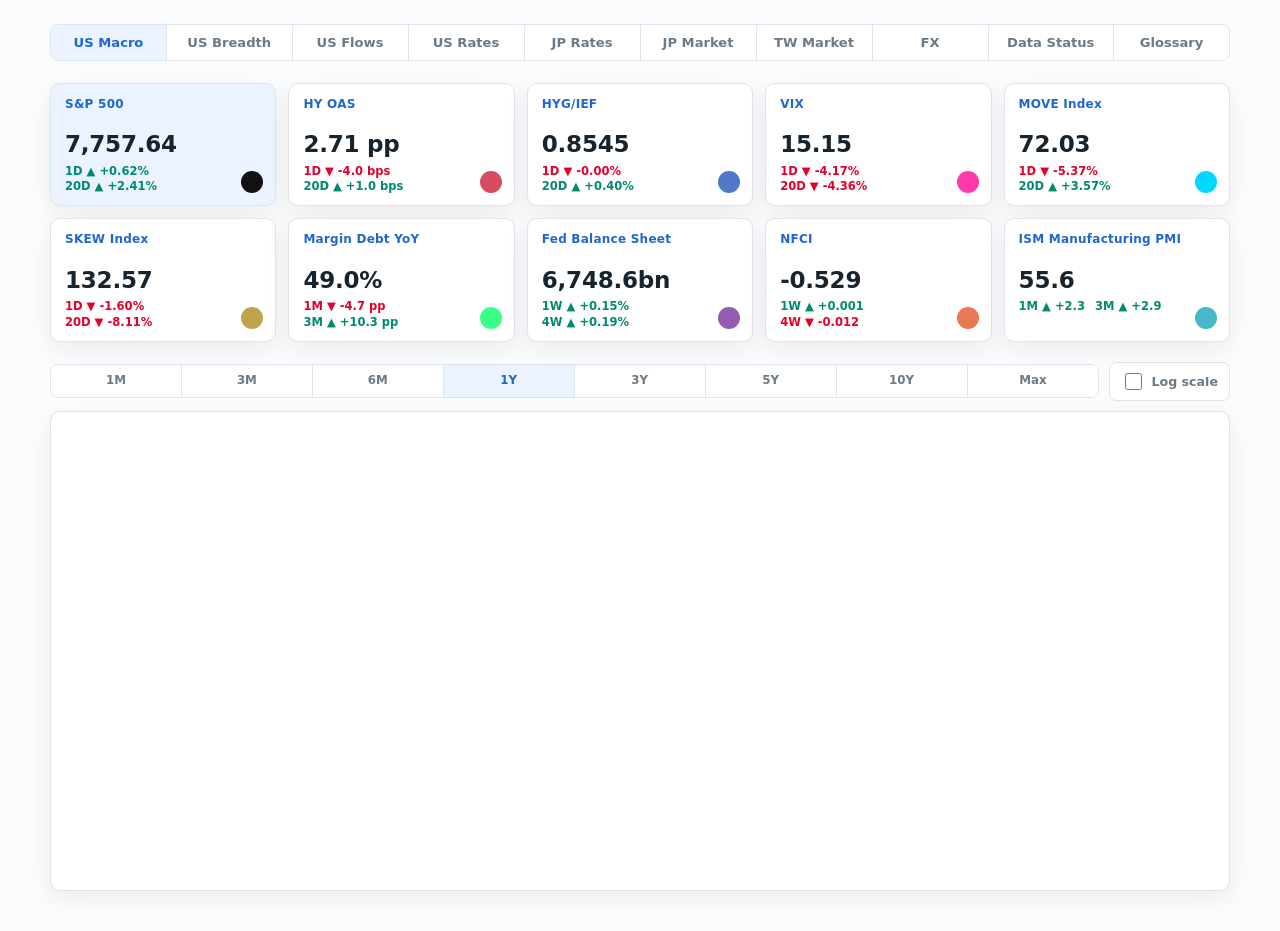
==== commit 85a582f1: "Optimize dashboard loading and chart details" ====
--- a/index.html
+++ b/index.html
@@ -14,9 +14,9 @@
     <link rel="manifest" href="manifest.json" />
     <link rel="apple-touch-icon" href="icons/apple-touch-icon.png?v=2" />
     <link rel="stylesheet" href="style.css?v=indicator-expansion-v61" />
-    <link rel="stylesheet" href="ui-template.css?v=ui-template-v23" />
-    <script src="https://cdn.plot.ly/plotly-2.35.2.min.js" defer></script>
-    <script src="app.js?v=indicator-expansion-v108" defer></script>
+    <link rel="stylesheet" href="ui-template.css?v=ui-template-v24" />
+    <script src="https://cdn.plot.ly/plotly-basic-2.35.2.min.js" defer></script>
+    <script src="app.js?v=indicator-expansion-v112" defer></script>
   </head>
   <body>
     <main class="dashboard-shell">
--- a/ui-template.css
+++ b/ui-template.css
@@ -1696,6 +1696,7 @@
     min-height: 32px;
     margin: 0 0 6px;
     overflow: visible;
+    overflow-anchor: none;
   }
 
   .chart-toolbar > .range-selector,
@@ -1710,5 +1711,6 @@
     height: calc(100dvh - 46px);
     min-height: 220px;
     margin: 0;
-  }
-}
+    overflow-anchor: none;
+  }
+}
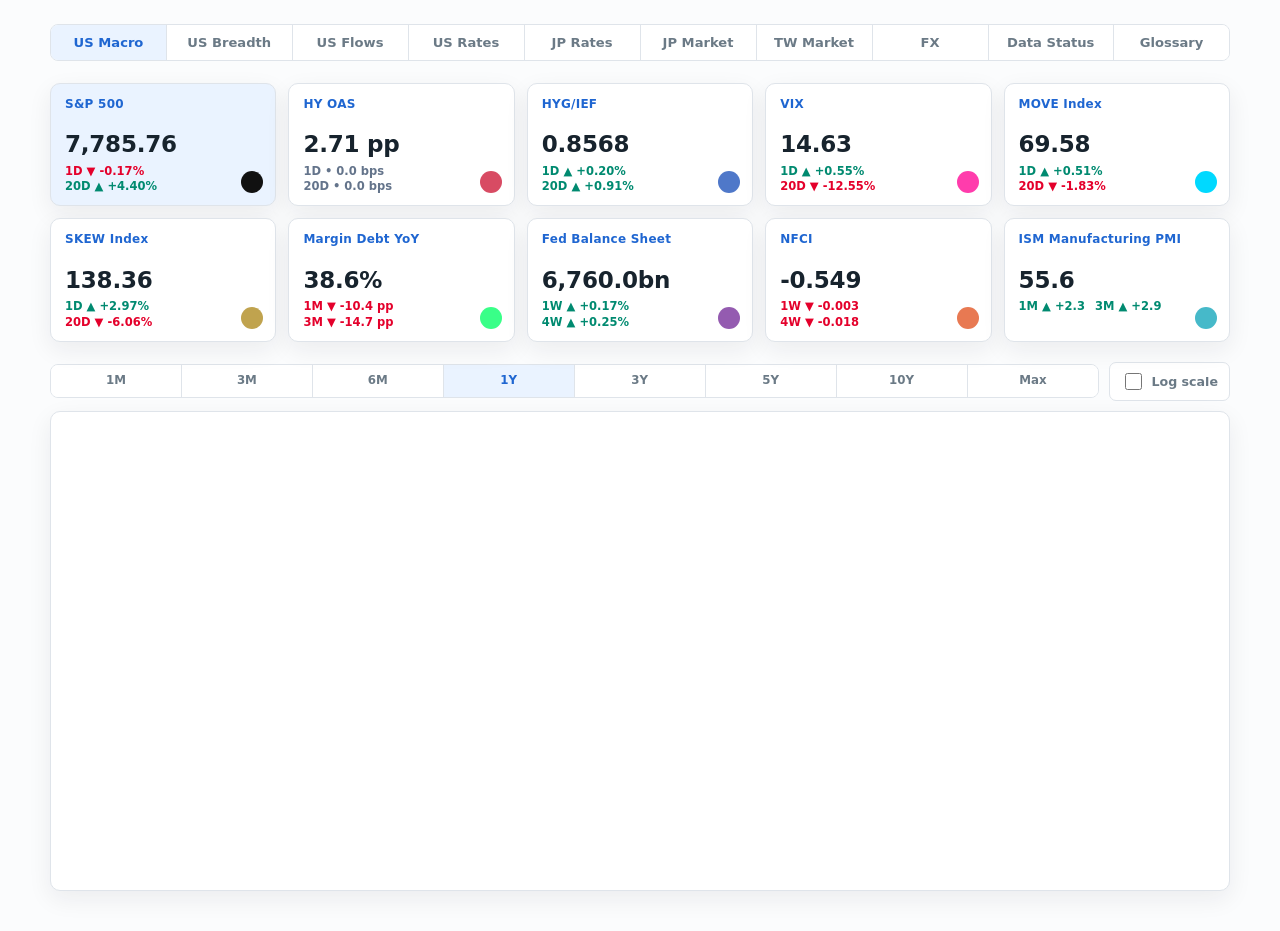
==== commit 7c41b108: "Fix mobile flow card titles" ====
--- a/index.html
+++ b/index.html
@@ -14,7 +14,7 @@
     <link rel="manifest" href="manifest.json" />
     <link rel="apple-touch-icon" href="icons/apple-touch-icon.png?v=2" />
     <link rel="stylesheet" href="style.css?v=indicator-expansion-v61" />
-    <link rel="stylesheet" href="ui-template.css?v=ui-template-v24" />
+    <link rel="stylesheet" href="ui-template.css?v=ui-template-v25" />
     <script src="https://cdn.plot.ly/plotly-basic-2.35.2.min.js" defer></script>
     <script src="app.js?v=indicator-expansion-v112" defer></script>
   </head>
--- a/ui-template.css
+++ b/ui-template.css
@@ -1305,6 +1305,13 @@
     min-height: 2.4em;
   }
 
+  .indicator-title-row .indicator-label,
+  .indicator-title-row .indicator-label-detail {
+    flex: 0 0 auto;
+    min-height: 0;
+    white-space: nowrap;
+  }
+
   .indicator-change {
     flex-wrap: nowrap;
     min-height: 1.3em;
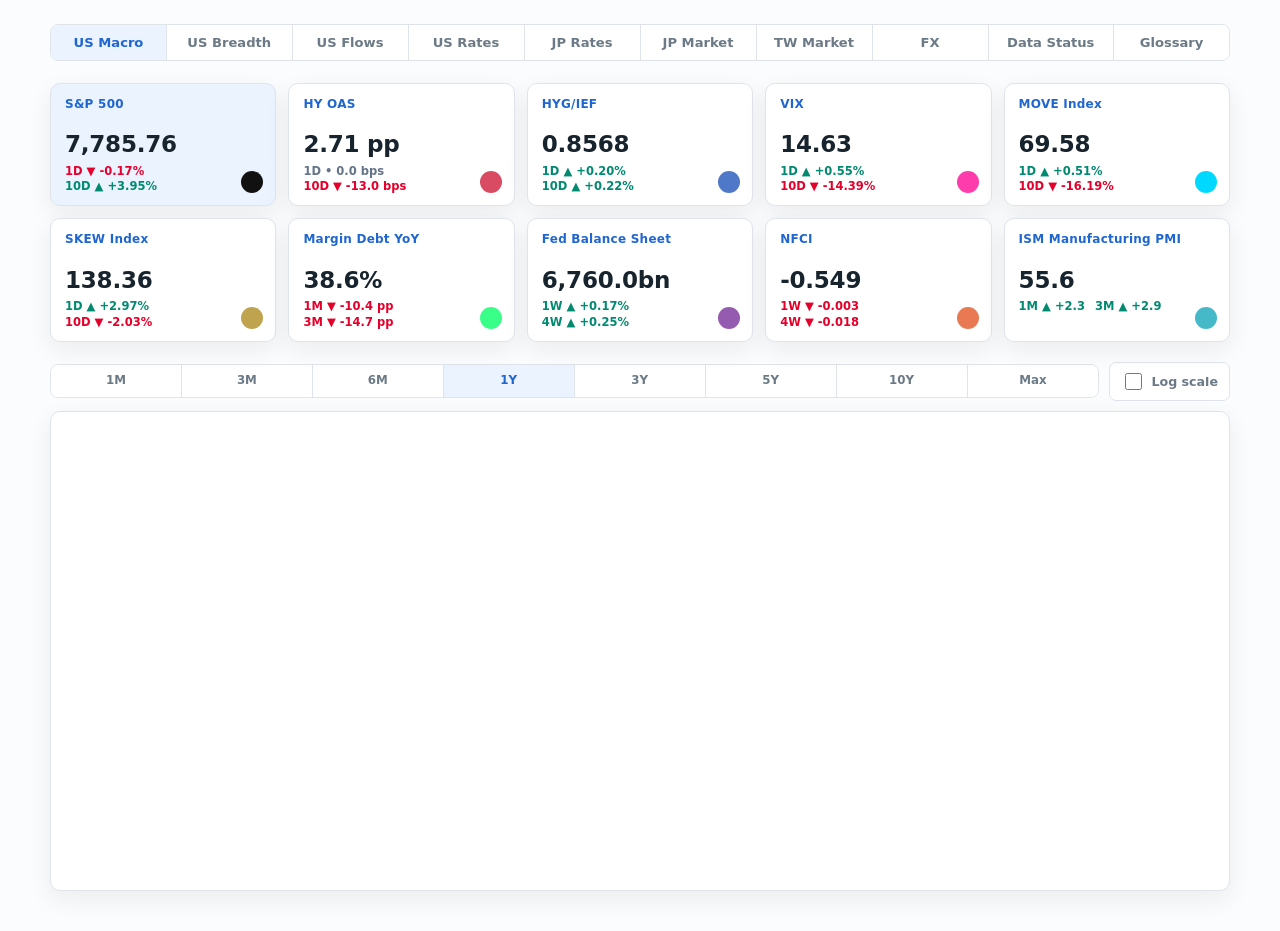
==== commit 438a85f6: "Use ten-day card changes" ====
--- a/index.html
+++ b/index.html
@@ -16,7 +16,7 @@
     <link rel="stylesheet" href="style.css?v=indicator-expansion-v61" />
     <link rel="stylesheet" href="ui-template.css?v=ui-template-v25" />
     <script src="https://cdn.plot.ly/plotly-basic-2.35.2.min.js" defer></script>
-    <script src="app.js?v=indicator-expansion-v112" defer></script>
+    <script src="app.js?v=indicator-expansion-v113" defer></script>
   </head>
   <body>
     <main class="dashboard-shell">
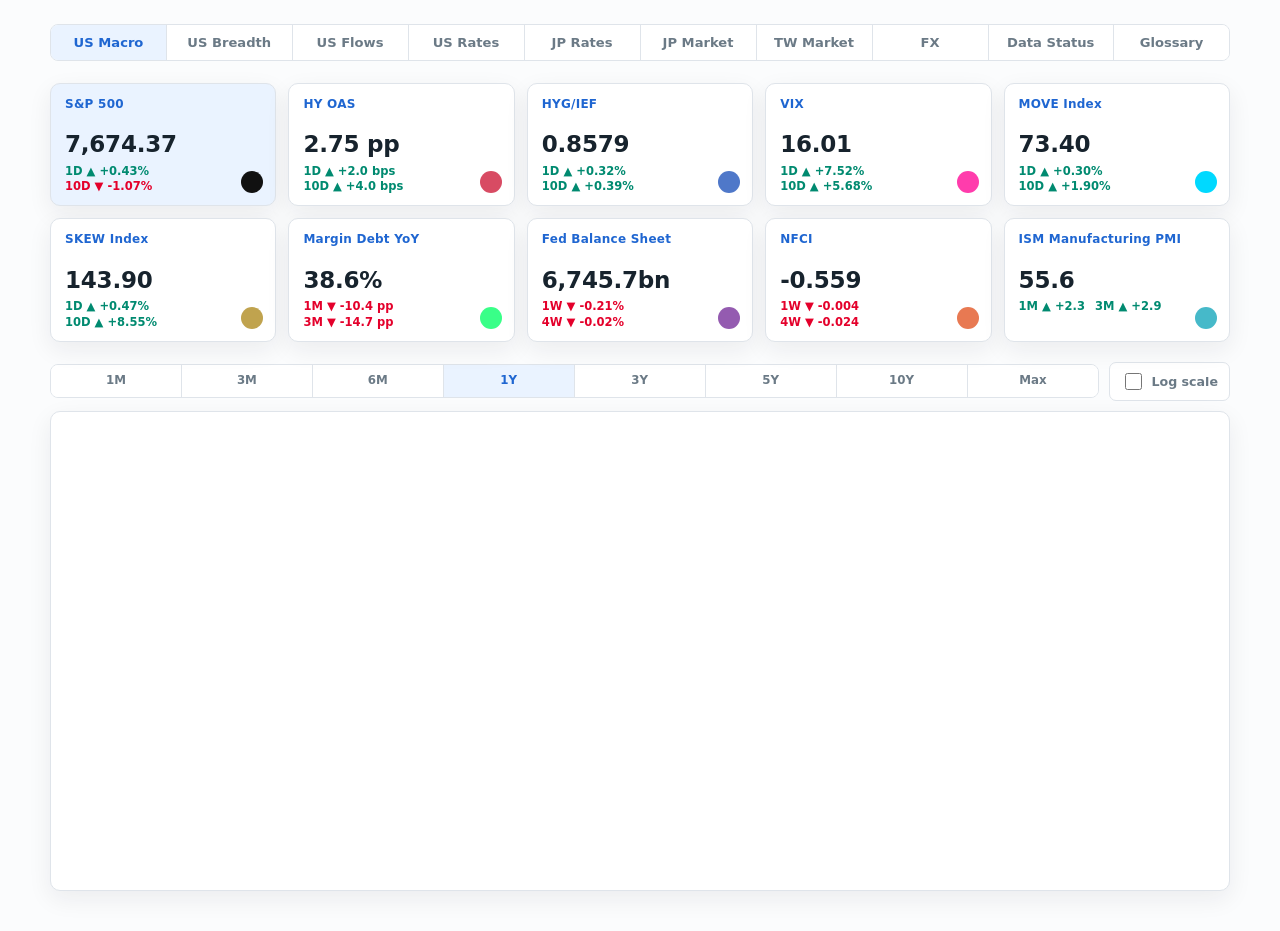
==== commit 19ccfa38: "Make scheduler health failures visible" ====
--- a/index.html
+++ b/index.html
@@ -13,10 +13,10 @@
     <title>Market Indicators Dashboard</title>
     <link rel="manifest" href="manifest.json" />
     <link rel="apple-touch-icon" href="icons/apple-touch-icon.png?v=2" />
-    <link rel="stylesheet" href="style.css?v=indicator-expansion-v61" />
+    <link rel="stylesheet" href="style.css?v=indicator-expansion-v62" />
     <link rel="stylesheet" href="ui-template.css?v=ui-template-v25" />
     <script src="https://cdn.plot.ly/plotly-basic-2.35.2.min.js" defer></script>
-    <script src="app.js?v=indicator-expansion-v113" defer></script>
+    <script src="app.js?v=indicator-expansion-v114" defer></script>
   </head>
   <body>
     <main class="dashboard-shell">
@@ -468,6 +468,8 @@
             <span id="data-status-updated">Loading metadata</span>
           </div>
 
+          <div id="scheduler-health" class="scheduler-health" role="status" aria-live="polite" hidden></div>
+
           <div class="data-status-table-wrap" aria-label="Data source status table">
             <table class="data-status-table">
               <colgroup>
--- a/style.css
+++ b/style.css
@@ -997,6 +997,50 @@
   display: none;
 }
 
+.scheduler-health {
+  display: flex;
+  align-items: center;
+  gap: 10px;
+  margin: 4px 0 12px;
+  padding: 11px 13px;
+  border: 1px solid var(--line);
+  border-radius: 8px;
+  font-size: 0.82rem;
+  line-height: 1.4;
+}
+
+.scheduler-health[hidden] {
+  display: none;
+}
+
+.scheduler-health strong {
+  flex: 0 0 auto;
+  font-weight: 800;
+}
+
+.scheduler-health span {
+  color: inherit;
+  font-weight: 400;
+}
+
+.scheduler-health.healthy {
+  border-color: color-mix(in srgb, var(--green) 25%, var(--line));
+  background: var(--success-soft);
+  color: var(--green);
+}
+
+.scheduler-health.warning {
+  border-color: color-mix(in srgb, var(--gold) 28%, var(--line));
+  background: var(--warning-soft);
+  color: var(--gold);
+}
+
+.scheduler-health.stale {
+  border-color: color-mix(in srgb, var(--red) 28%, var(--line));
+  background: var(--danger-soft);
+  color: var(--red);
+}
+
 .tab-panel[data-tab-panel="data-status"] .data-status-table-wrap {
   overflow: visible;
   border: 0;
@@ -1593,6 +1637,12 @@
     margin-top: 9px;
     color: var(--muted);
     font-size: 0.78rem;
+  }
+
+  .scheduler-health {
+    align-items: flex-start;
+    flex-direction: column;
+    gap: 2px;
   }
 
   .status-card-head {
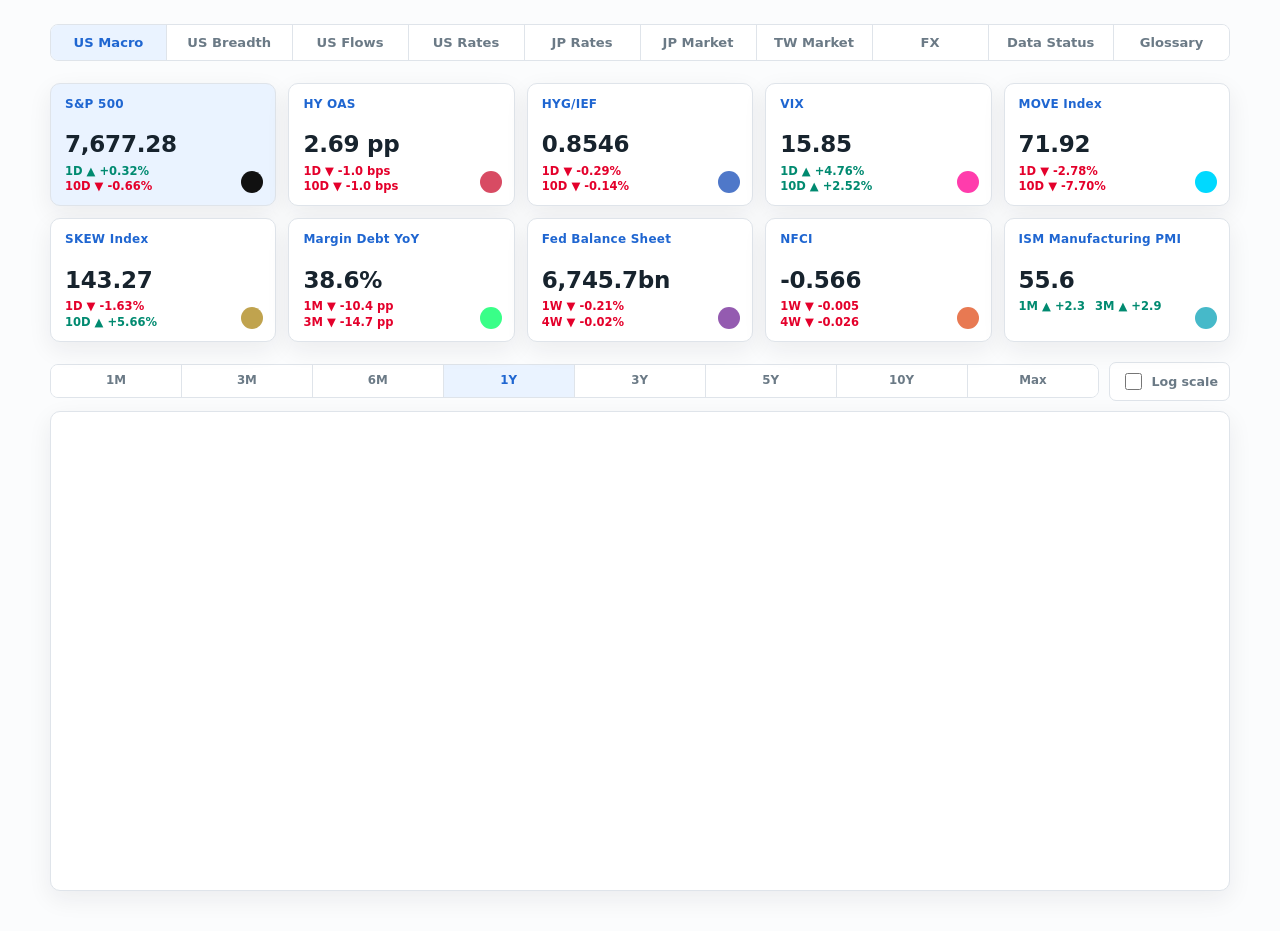
==== commit 848e9180: "Load projected BOJ implied-rate chart" ====
--- a/index.html
+++ b/index.html
@@ -16,7 +16,7 @@
     <link rel="stylesheet" href="style.css?v=indicator-expansion-v62" />
     <link rel="stylesheet" href="ui-template.css?v=ui-template-v25" />
     <script src="https://cdn.plot.ly/plotly-basic-2.35.2.min.js" defer></script>
-    <script src="app.js?v=indicator-expansion-v114" defer></script>
+    <script src="app.js?v=indicator-expansion-v116" defer></script>
   </head>
   <body>
     <main class="dashboard-shell">
@@ -105,7 +105,7 @@
                 <div id="fx-usdjpy-change"></div>
                 <div class="color-control" data-fx-color-control="USDJPY"></div>
               </article>
-              <article class="metric-card fx-card" data-fx-card="US_Japan_2Y_Spread" data-glossary-id="US_JAPAN_2Y_SPREAD" tabindex="0">
+              <article class="metric-card fx-card active" data-fx-card="US_Japan_2Y_Spread" data-glossary-id="US_JAPAN_2Y_SPREAD" tabindex="0">
                 <span class="indicator-label">US-JP 2Y Spread</span>
                 <strong id="fx-spread-value">--</strong>
                 <div id="fx-spread-change"></div>
